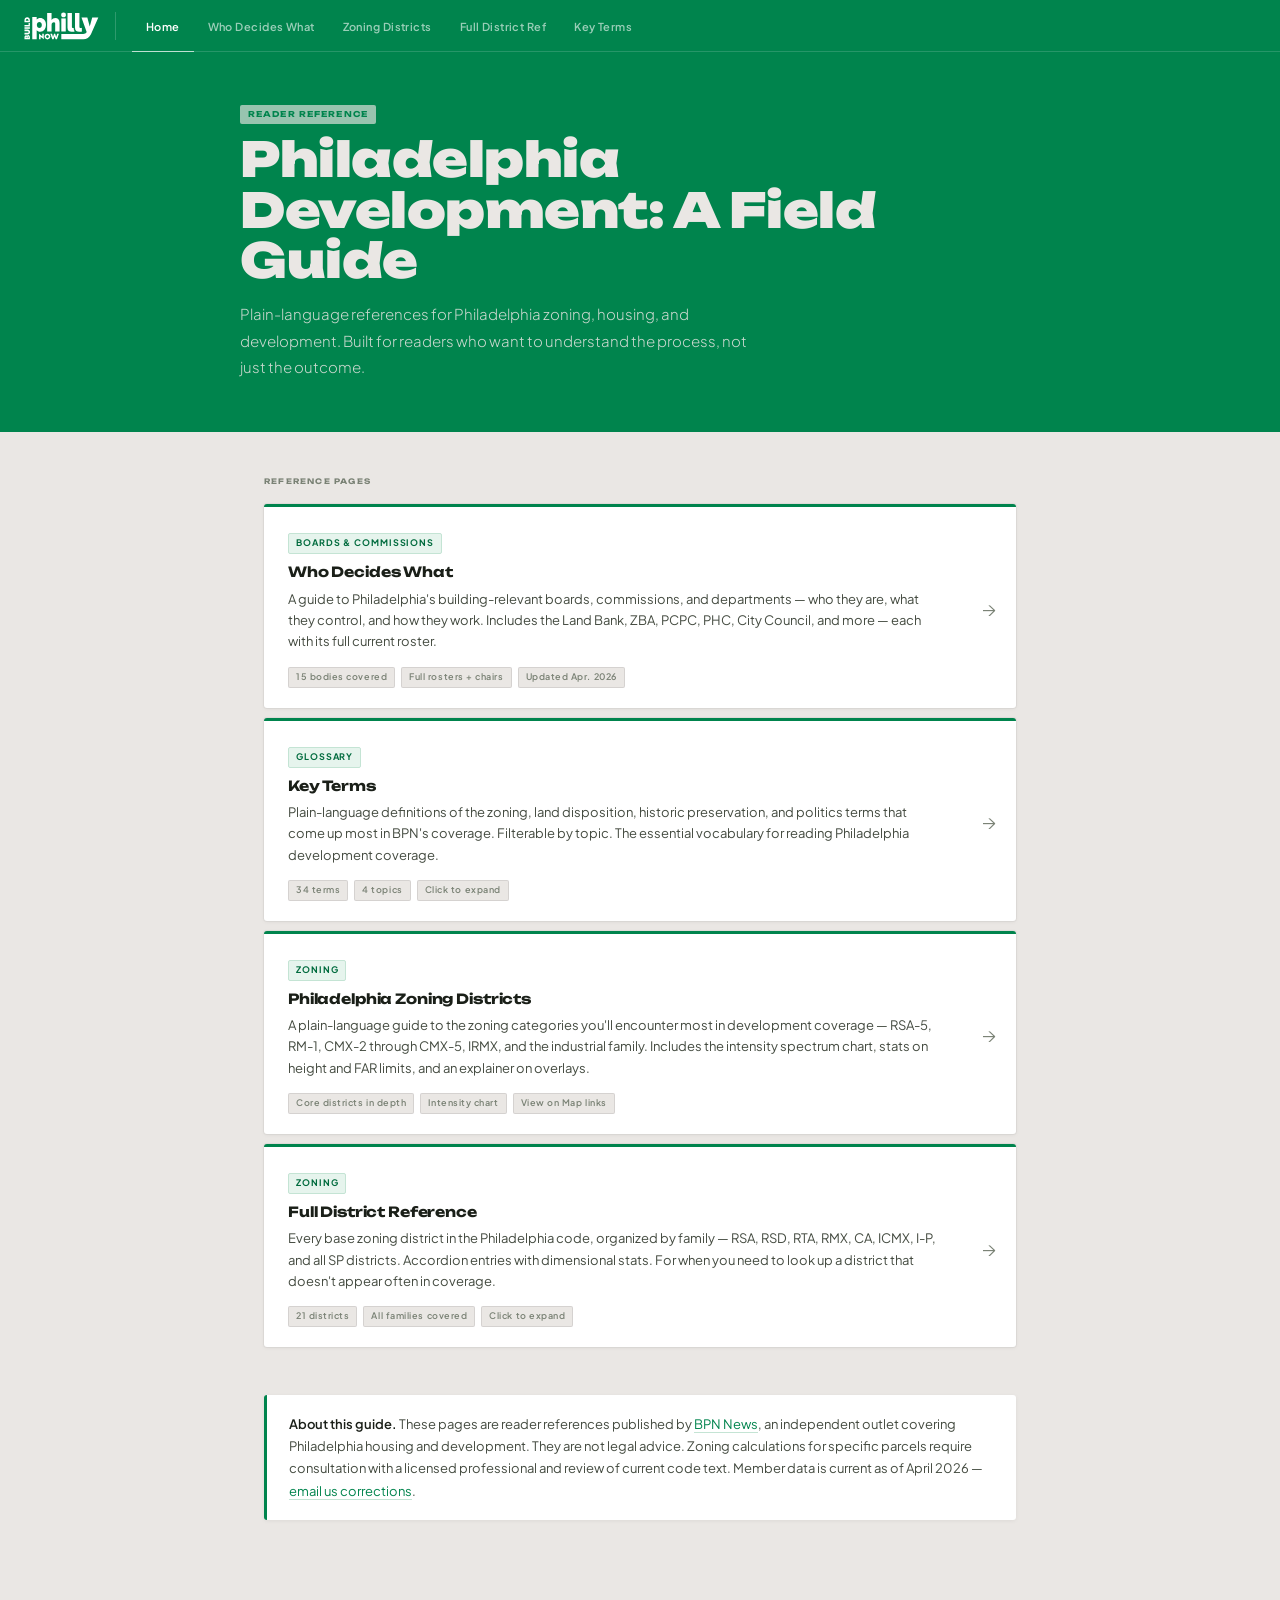
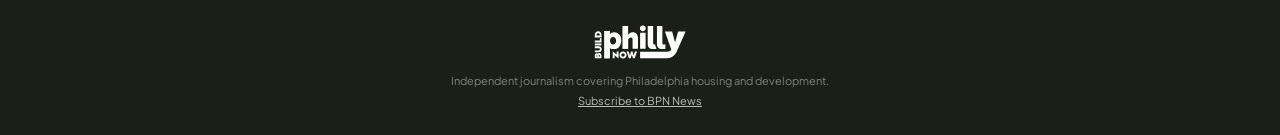
==== index.html @ c7268ad5 "Initial commit — BPN Zoning Guide static site Five HTML pages + shared stylesheet: - index.html (lan" ====
<!DOCTYPE html>
<html lang="en">
<head>
<meta charset="UTF-8">
<meta name="viewport" content="width=device-width, initial-scale=1.0">
<title>BPN: Philly Development Field Guide</title>
<link rel="preconnect" href="https://fonts.googleapis.com">
<link rel="preconnect" href="https://fonts.gstatic.com" crossorigin>
<link href="https://fonts.googleapis.com/css2?family=Unbounded:wght@600;700;900&family=Plus+Jakarta+Sans:ital,wght@0,300;0,400;0,500;0,600;1,300;1,400&display=swap" rel="stylesheet">
<style>

  :root {
    --bpn-green:       #00844D;
    --bpn-green-dark:  #006b3e;
    --bpn-green-light: #e6f4ed;
    --bpn-green-mid:   #c4e4d4;
    --bpn-cream:       #EAE7E4;
    --bpn-white:       #FFFFFF;
    --ink:             #1a1f18;
    --ink-mid:         #444b40;
    --ink-dim:         #7a8275;
    --border:          rgba(0,0,0,0.08);

    /* cluster colors */
    --c-disposition: #00844D;
    --c-planning:    #1a6fa3;
    --c-historic:    #7c5232;
    --c-building:    #b84040;
    --c-taxes:       #5c5c8a;
    --c-design:      #b85c00;
    --c-admin:       #2e7a5a;
    --c-political:   #2c3e50;
  }

  *, *::before, *::after { box-sizing: border-box; margin: 0; padding: 0; }
  html { scroll-behavior: smooth; }

  body {
    font-family: 'Plus Jakarta Sans', sans-serif;
    background: var(--bpn-cream);
    color: var(--ink);
    font-weight: 400;
    line-height: 1.6;
  }

  /* ── HEADER ── */
  header {
    background: var(--bpn-green);
    padding: 56px 24px 60px;
  }

  .header-inner {
    max-width: 860px;
    margin: 0 auto;
  }

  .header-flag {
    display: flex;
    align-items: center;
    gap: 10px;
    margin-bottom: 20px;
  }

  .header-flag-wordmark {
    font-family: 'Unbounded', sans-serif;
    font-weight: 900;
    font-size: 7px;
    color: var(--bpn-cream);
    letter-spacing: .18em;
    text-transform: uppercase;
    line-height: 1.3;
    text-decoration: none;
  }

  .header-flag-sep {
    width: 1px;
    height: 18px;
    background: rgba(255,255,255,0.25);
  }

  .header-flag-label {
    font-family: 'Plus Jakarta Sans', sans-serif;
    font-weight: 600;
    font-size: 9px;
    color: var(--bpn-cream);
    letter-spacing: .15em;
    text-transform: uppercase;
    opacity: .65;
  }

  .header-eyebrow {
    font-family: 'Unbounded', sans-serif;
    font-weight: 700;
    font-size: 10px;
    color: var(--bpn-cream);
    letter-spacing: .14em;
    text-transform: uppercase;
    opacity: .65;
    margin-bottom: 10px;
    background: var(--bpn-cream);
    color: var(--bpn-green);
    display: inline-block;
    padding: 3px 8px;
    border-radius: 2px;
    font-size: 8px;
  }

  .header-title {
    font-family: 'Unbounded', sans-serif;
    font-weight: 900;
    font-size: clamp(28px, 5vw, 52px);
    color: var(--bpn-cream);
    line-height: 1.05;
    letter-spacing: -.01em;
    margin-bottom: 18px;
  }

  .header-desc {
    color: var(--bpn-cream);
    font-size: 15px;
    font-weight: 300;
    line-height: 1.75;
    max-width: 620px;
    opacity: .88;
  }

  .header-meta {
    margin-top: 22px;
    font-size: 11px;
    font-weight: 600;
    color: var(--bpn-cream);
    opacity: .55;
    display: flex;
    gap: 18px;
    flex-wrap: wrap;
    align-items: center;
  }

  .header-meta a {
    color: inherit;
    text-decoration: underline;
    text-underline-offset: 3px;
  }

  /* ── FILTER BAR ── */
  .filter-wrap {
    position: sticky;
    top: 0;
    z-index: 100;
    background: var(--bpn-white);
    border-bottom: 1px solid rgba(0,0,0,0.08);
  }

  .filter-bar {
    max-width: 860px;
    margin: 0 auto;
    padding: 0 24px;
    display: flex;
    overflow-x: auto;
    scrollbar-width: none;
    gap: 0;
  }

  .filter-bar::-webkit-scrollbar { display: none; }

  .filter-btn {
    background: none;
    border: none;
    border-bottom: 2px solid transparent;
    padding: 12px 13px;
    font-family: 'Plus Jakarta Sans', sans-serif;
    font-size: 11px;
    font-weight: 600;
    letter-spacing: .03em;
    color: var(--ink-dim);
    cursor: pointer;
    white-space: nowrap;
    transition: all .15s;
    position: relative;
    top: 1px;
  }

  .filter-btn:hover { color: var(--ink); }

  .filter-btn.active {
    color: var(--bpn-green);
    border-bottom-color: var(--bpn-green);
  }

  /* ── MAIN ── */
  main {
    max-width: 860px;
    margin: 0 auto;
    padding: 32px 24px 80px;
  }

  /* ── INFO BOX ── */
  .info-box {
    background: var(--bpn-white);
    border-radius: 3px;
    border-left: 3px solid var(--bpn-green);
    padding: 14px 18px;
    margin-bottom: 32px;
    font-size: 12px;
    color: var(--ink-mid);
    line-height: 1.7;
    box-shadow: 0 1px 4px rgba(0,0,0,0.06);
  }

  .info-box strong { color: var(--ink); }

  .info-box a { color: var(--bpn-green); text-decoration: none; border-bottom: 1px solid var(--bpn-green-mid); }

  /* ── CLUSTER SECTION ── */
  .cluster-section { margin-bottom: 36px; }
  .cluster-section.hidden { display: none; }

  .cluster-header {
    display: flex;
    align-items: center;
    gap: 10px;
    margin-bottom: 12px;
    padding-bottom: 8px;
    border-bottom: 1px solid rgba(0,0,0,0.1);
  }

  .cluster-dot {
    width: 8px;
    height: 8px;
    border-radius: 50%;
    flex-shrink: 0;
  }

  .cluster-label {
    font-family: 'Unbounded', sans-serif;
    font-weight: 700;
    font-size: 8.5px;
    letter-spacing: .14em;
    text-transform: uppercase;
    color: var(--ink-dim);
  }

  /* ── CARDS GRID ── */
  .cards-grid {
    display: grid;
    grid-template-columns: repeat(auto-fill, minmax(340px, 1fr));
    gap: 10px;
  }

  /* ── CARD ── */
  .card {
    background: var(--bpn-white);
    border-radius: 3px;
    border-top: 3px solid transparent;
    padding: 0;
    box-shadow: 0 1px 4px rgba(0,0,0,0.06), 0 0 0 1px rgba(0,0,0,0.04);
    transition: box-shadow .2s ease, transform .2s ease;
    overflow: hidden;
  }

  .card:hover {
    box-shadow: 0 4px 14px rgba(0,0,0,0.10), 0 0 0 1px rgba(0,0,0,0.04);
  }

  .card-header {
    padding: 16px 20px 14px;
    cursor: pointer;
    user-select: none;
    position: relative;
  }

  .event-tag {
    display: inline-block;
    padding: 3px 8px;
    border-radius: 2px;
    font-family: 'Plus Jakarta Sans', sans-serif;
    font-size: 9px;
    font-weight: 700;
    letter-spacing: .1em;
    text-transform: uppercase;
    margin-bottom: 8px;
    color: var(--bpn-white);
  }

  .card-name {
    font-family: 'Unbounded', sans-serif;
    font-weight: 700;
    font-size: 13px;
    line-height: 1.3;
    color: var(--ink);
    padding-right: 28px;
    margin-bottom: 6px;
  }

  .card-tagline {
    font-size: 12px;
    color: var(--ink-mid);
    line-height: 1.6;
    font-weight: 400;
  }

  .toggle-icon {
    position: absolute;
    top: 18px;
    right: 16px;
    width: 22px;
    height: 22px;
    border-radius: 50%;
    background: var(--bpn-cream);
    display: flex;
    align-items: center;
    justify-content: center;
    transition: background .15s;
  }

  .toggle-icon svg {
    width: 12px;
    height: 12px;
    stroke: var(--ink-dim);
    transition: transform .22s;
  }

  .card.open .toggle-icon svg { transform: rotate(180deg); }
  .card.open .toggle-icon { background: var(--bpn-green-light); }

  /* ── CARD BODY ── */
  .card-body {
    display: none;
    border-top: 1px solid rgba(0,0,0,0.06);
    padding: 16px 20px;
    background: #f9f8f6;
  }

  .card.open .card-body { display: block; }

  .field { margin-bottom: 12px; }
  .field:last-child { margin-bottom: 0; }

  .field-label {
    font-size: 9px;
    font-weight: 700;
    letter-spacing: .12em;
    text-transform: uppercase;
    color: var(--ink-dim);
    margin-bottom: 4px;
  }

  .field-value {
    font-size: 12px;
    color: var(--ink);
    line-height: 1.65;
  }

  .field-value a {
    color: var(--bpn-green);
    text-decoration: none;
    border-bottom: 1px solid var(--bpn-green-mid);
  }

  .field-value a:hover { border-bottom-color: var(--bpn-green); }

  .divider {
    border: none;
    border-top: 1px solid rgba(0,0,0,0.06);
    margin: 12px 0;
  }

  /* ── MEMBER LABELS ── */
  .member-list {
    display: flex;
    flex-wrap: wrap;
    gap: 5px;
    margin-top: 4px;
  }

  .pill {
    background: var(--bpn-cream);
    border: 1px solid rgba(0,0,0,0.1);
    border-radius: 20px;
    padding: 3px 10px;
    font-size: 11px;
    font-weight: 500;
    color: var(--ink);
    line-height: 1.5;
  }

  .pill.chair {
    background: var(--bpn-green-light);
    border-color: var(--bpn-green-mid);
    color: var(--bpn-green-dark);
    font-weight: 600;
  }

  .pill.exofficio {
    background: #f2f2f0;
    border-style: dashed;
    color: var(--ink-mid);
    font-style: italic;
  }

  .pill.vacant {
    background: #fff8e6;
    border-color: #d4a820;
    color: #7a5c00;
  }

  /* ── TYPE BADGES ── */
  .type-badge {
    display: inline-block;
    padding: 2px 7px;
    border-radius: 2px;
    font-size: 9.5px;
    font-weight: 600;
    letter-spacing: .04em;
  }

  .t-quasi       { background: rgba(26,111,163,0.1);  color: #1a6fa3; }
  .t-advisory    { background: rgba(184,92,0,0.1);    color: #b85c00; }
  .t-admin       { background: rgba(0,0,0,0.06);      color: var(--ink-mid); }
  .t-legislative { background: rgba(92,92,138,0.1);   color: #5c5c8a; }
  .t-informal    { background: rgba(184,64,64,0.1);   color: #b84040; }

  /* ── DISCRETION BAR ── */
  .disc-wrap {
    display: flex;
    align-items: center;
    gap: 10px;
    margin-top: 4px;
  }

  .disc-bar {
    flex: 1;
    height: 4px;
    background: rgba(0,0,0,0.08);
    border-radius: 2px;
    overflow: hidden;
  }

  .disc-fill {
    height: 100%;
    border-radius: 2px;
    background: var(--bpn-green);
  }

  .disc-label {
    font-size: 10px;
    font-weight: 600;
    color: var(--ink-dim);
    white-space: nowrap;
    min-width: 56px;
  }

  /* ── COVERAGE ── */
  .coverage {
    display: inline-flex;
    align-items: center;
    gap: 5px;
    font-size: 10px;
    font-weight: 600;
    padding: 3px 8px;
    border-radius: 20px;
    margin-top: 3px;
    letter-spacing: .02em;
  }

  .coverage.yes { background: var(--bpn-green-light); color: var(--bpn-green-dark); }
  .coverage.no  { background: rgba(0,0,0,0.05); color: var(--ink-dim); }
  .cov-dot { width: 5px; height: 5px; border-radius: 50%; background: currentColor; }

  /* ── GLOSSARY CTA (glossary lives on its own page) ── */
  .glossary-cta {
    margin-top: 48px;
    padding-top: 32px;
    border-top: 2px solid rgba(0,0,0,0.1);
  }
  .glossary-cta-link {
    display: block;
    padding: 24px 28px;
    background: var(--bpn-green-light);
    border: 1px solid var(--bpn-green-mid);
    border-radius: 8px;
    text-decoration: none;
    color: var(--ink);
    transition: background 0.15s, transform 0.15s;
  }
  .glossary-cta-link:hover {
    background: var(--bpn-green-mid);
    transform: translateY(-1px);
  }
  .glossary-cta-label {
    font-family: 'Unbounded', sans-serif;
    font-weight: 900;
    font-size: 18px;
    color: var(--bpn-green-dark);
    margin-bottom: 6px;
  }
  .glossary-cta-body {
    font-size: 14px;
    line-height: 1.55;
    color: var(--ink-mid);
  }
  .glossary-cta-body strong {
    color: var(--bpn-green-dark);
    font-weight: 600;
  }

  /* ── GLOSSARY ── */
  .glossary-wrap {
    margin-top: 48px;
    padding-top: 32px;
    border-top: 2px solid rgba(0,0,0,0.1);
  }

  .glossary-title {
    font-family: 'Unbounded', sans-serif;
    font-weight: 900;
    font-size: 20px;
    color: var(--ink);
    margin-bottom: 6px;
  }

  .glossary-sub {
    font-size: 13px;
    color: var(--ink-mid);
    margin-bottom: 20px;
    line-height: 1.65;
  }

  .glossary-grid {
    display: grid;
    grid-template-columns: repeat(auto-fill, minmax(260px, 1fr));
    gap: 8px;
  }

  .g-term {
    background: var(--bpn-white);
    border-radius: 3px;
    box-shadow: 0 1px 4px rgba(0,0,0,0.06), 0 0 0 1px rgba(0,0,0,0.04);
    padding: 12px 14px;
    cursor: pointer;
    transition: box-shadow .15s;
  }

  .g-term:hover { box-shadow: 0 3px 10px rgba(0,0,0,0.09); }

  .g-header {
    font-family: 'Unbounded', sans-serif;
    font-weight: 700;
    font-size: 10px;
    color: var(--bpn-green-dark);
    display: flex;
    justify-content: space-between;
    align-items: center;
    letter-spacing: .04em;
  }

  .g-header svg {
    width: 11px;
    height: 11px;
    stroke: var(--ink-dim);
    flex-shrink: 0;
    transition: transform .2s;
  }

  .g-term.open .g-header svg { transform: rotate(180deg); }

  .g-body {
    display: none;
    font-size: 11.5px;
    color: var(--ink-mid);
    line-height: 1.65;
    margin-top: 7px;
  }

  .g-term.open .g-body { display: block; }

  /* ── FOOTER ── */
  footer {
    background: var(--ink);
    color: rgba(255,255,255,.45);
    padding: 28px 24px;
    font-size: 11px;
    text-align: center;
    line-height: 1.8;
  }

  footer a { color: rgba(255,255,255,.7); }

  .footer-brand {
    font-family: 'Unbounded', sans-serif;
    font-weight: 900;
    font-size: 11px;
    color: var(--bpn-white);
    display: block;
    margin-bottom: 4px;
    letter-spacing: .05em;
  }

  .g-term.hidden { display: none; }

  .filter-sep {
    width: 1px;
    background: rgba(0,0,0,0.08);
    margin: 8px 4px;
    flex-shrink: 0;
  }

  .filter-link {
    color: var(--ink-dim);
    text-decoration: none;
    font-style: italic;
  }

  .filter-link:hover { color: var(--bpn-green); }

  .glossary-subhead {
    grid-column: 1 / -1;
    font-family: 'Unbounded', sans-serif;
    font-weight: 700;
    font-size: 8px;
    letter-spacing: .16em;
    text-transform: uppercase;
    color: var(--ink-dim);
    padding: 6px 0 4px;
    border-bottom: 1px solid rgba(0,0,0,0.1);
    margin-top: 10px;
  }

  .glossary-subhead:first-child { margin-top: 0; }
  .glossary-subhead.hidden { display: none; }

  @media (max-width: 600px) {
    header { padding: 36px 16px 40px; }
    main { padding: 20px 16px 60px; }
    .filter-bar { padding: 0 16px; }
    .cards-grid, .glossary-grid { grid-template-columns: 1fr; }
  }


@import url('https://fonts.googleapis.com/css2?family=Unbounded:wght@600;700;900&family=Plus+Jakarta+Sans:ital,wght@0,300;0,400;0,500;0,600;1,300;1,400&display=swap');

  :root {
    --bpn-green:       #00844D;
    --bpn-green-dark:  #006b3e;
    --bpn-green-light: #e6f4ed;
    --bpn-green-mid:   #c4e4d4;
    --bpn-cream:       #EAE7E4;
    --bpn-white:       #FFFFFF;
    --ink:             #1a1f18;
    --ink-mid:         #444b40;
    --ink-dim:         #7a8275;
    --border:          rgba(0,0,0,0.08);

    --res-color: #2d6a4f;
    --res-bg:    #eaf4ef;
    --res-border:#a8d4bc;
    --com-color: #1a6fa3;
    --com-bg:    #e8eef6;
    --com-border:#a8bade;
    --ind-color: #5a3e28;
    --ind-bg:    #f2ece4;
    --ind-border:#c8a882;
    --sp-color:  #4a2570;
    --sp-bg:     #f0eaf6;
    --sp-border: #c8a8de;
    --gold:      #b08d3a;
    --amber:     #7a5200;
  }

  *, *::before, *::after { box-sizing: border-box; margin: 0; padding: 0; }
  html { scroll-behavior: smooth; }

  body {
    font-family: 'Plus Jakarta Sans', sans-serif;
    background: var(--bpn-cream);
    color: var(--ink);
    font-size: 14px;
    line-height: 1.65;
  }

  /* ── HEADER ── */
  header {
    background: var(--bpn-green);
    color: var(--bpn-white);
  }

  .header-top {
    display: flex;
    align-items: center;
    gap: 12px;
    padding: 13px 24px;
    border-bottom: 1px solid rgba(255,255,255,0.15);
    max-width: 980px;
    margin: 0 auto;
  }

  .bpn-wordmark {
    font-family: 'Unbounded', sans-serif;
    font-weight: 900;
    font-size: 7px;
    color: var(--bpn-cream);
    letter-spacing: .18em;
    text-transform: uppercase;
    text-decoration: none;
    line-height: 1.3;
  }

  .header-sep {
    width: 1px;
    height: 16px;
    background: rgba(255,255,255,0.22);
    flex-shrink: 0;
  }

  .header-section-label {
    font-size: 9px;
    font-weight: 600;
    letter-spacing: .12em;
    text-transform: uppercase;
    color: rgba(255,255,255,0.55);
  }

  .header-body {
    max-width: 980px;
    margin: 0 auto;
    padding: 28px 24px 26px;
  }

  .header-eyebrow {
    display: inline-block;
    font-family: 'Unbounded', sans-serif;
    font-weight: 700;
    font-size: 8px;
    letter-spacing: .14em;
    text-transform: uppercase;
    background: var(--bpn-cream);
    color: var(--bpn-green);
    padding: 3px 8px;
    border-radius: 2px;
    margin-bottom: 10px;
  }

  .page-title {
    font-family: 'Unbounded', sans-serif;
    font-weight: 900;
    font-size: clamp(22px, 4vw, 40px);
    color: var(--bpn-cream);
    line-height: 1.08;
    letter-spacing: -.01em;
    margin-bottom: 10px;
  }

  .page-subtitle {
    font-size: 14px;
    font-weight: 300;
    color: var(--bpn-cream);
    opacity: .85;
    margin-bottom: 0;
    max-width: 560px;
    line-height: 1.6;
  }

  .meta-bar {
    display: flex;
    align-items: center;
    flex-wrap: wrap;
    gap: 8px 14px;
    margin-top: 18px;
    padding-top: 14px;
    border-top: 1px solid rgba(255,255,255,0.18);
    font-size: 10px;
    font-weight: 600;
    letter-spacing: .04em;
    color: rgba(255,255,255,0.5);
  }

  .meta-bar a {
    color: rgba(255,255,255,0.75);
    text-decoration: none;
    border-bottom: 1px solid rgba(255,255,255,0.25);
  }

  .meta-bar a:hover { color: var(--bpn-cream); border-bottom-color: rgba(255,255,255,0.6); }
  .meta-sep { opacity: 0.3; }

  /* ── SITE NAV BAR ── */
  .site-nav {
    position: sticky;
    top: 0;
    z-index: 100;
    background: var(--bpn-white);
    border-bottom: 1px solid rgba(0,0,0,0.08);
  }

  .site-nav-inner {
    max-width: 980px;
    margin: 0 auto;
    padding: 0 24px;
    display: flex;
    overflow-x: auto;
    scrollbar-width: none;
    gap: 0;
  }

  .site-nav-inner::-webkit-scrollbar { display: none; }

  .nav-link {
    display: block;
    padding: 11px 14px;
    font-size: 11px;
    font-weight: 600;
    letter-spacing: .03em;
    color: var(--ink-dim);
    text-decoration: none;
    white-space: nowrap;
    border-bottom: 2px solid transparent;
    position: relative;
    top: 1px;
    transition: color .15s;
  }

  .nav-link:hover { color: var(--ink); }
  .nav-link.active { color: var(--bpn-green); border-bottom-color: var(--bpn-green); }

  /* ── LAYOUT ── */
  .container {
    max-width: 980px;
    margin: 0 auto;
    padding: 0 24px 80px;
  }

  /* ── INTRO ── */
  .intro-section {
    display: grid;
    grid-template-columns: 1fr 260px;
    gap: 32px;
    margin: 36px 0;
    padding-bottom: 32px;
    border-bottom: 1px solid var(--border);
  }

  .intro-text p {
    font-size: 13.5px;
    font-weight: 400;
    color: var(--ink-mid);
    margin-bottom: 12px;
    line-height: 1.7;
  }

  .intro-text strong { font-weight: 600; color: var(--ink); }
  .intro-text em { font-style: italic; }
  .intro-text a { color: var(--bpn-green); text-decoration: none; border-bottom: 1px solid var(--bpn-green-mid); }

  .system-box {
    background: var(--ink);
    color: #f0ebe0;
    padding: 20px;
    border-radius: 3px;
    align-self: start;
  }

  .system-box h3 {
    font-family: 'Unbounded', sans-serif;
    font-size: 7px;
    letter-spacing: .16em;
    text-transform: uppercase;
    color: #a09880;
    margin-bottom: 14px;
    font-weight: 700;
  }

  .system-item {
    display: flex;
    align-items: baseline;
    gap: 10px;
    margin-bottom: 9px;
    font-size: 12px;
    line-height: 1.4;
  }

  .system-code {
    font-family: 'Plus Jakarta Sans', sans-serif;
    font-size: 11px;
    font-weight: 700;
    color: #e8c97a;
    white-space: nowrap;
    min-width: 52px;
  }

  .system-desc { color: #c8c0b0; font-weight: 300; }

  /* ── SECTION HEADERS ── */
  .section-header {
    display: flex;
    align-items: center;
    gap: 14px;
    margin: 44px 0 18px;
  }

  .section-label {
    font-family: 'Unbounded', sans-serif;
    font-size: 7px;
    letter-spacing: .16em;
    text-transform: uppercase;
    padding: 4px 9px;
    font-weight: 700;
    border-radius: 2px;
    white-space: nowrap;
  }

  .section-label.res { background: var(--res-bg); color: var(--res-color); }
  .section-label.com { background: var(--com-bg); color: var(--com-color); }
  .section-label.ind { background: var(--ind-bg); color: var(--ind-color); }

  .section-rule { flex: 1; height: 1px; background: rgba(0,0,0,0.1); }

  .section-title {
    font-family: 'Unbounded', sans-serif;
    font-weight: 700;
    font-size: 17px;
    margin-bottom: 5px;
    letter-spacing: -.01em;
  }

  .section-intro {
    font-size: 13px;
    font-weight: 400;
    color: var(--ink-mid);
    margin-bottom: 20px;
    max-width: 680px;
    line-height: 1.7;
    font-style: italic;
  }

  /* ── DISTRICT CARDS (main guide) ── */
  .district-grid {
    display: grid;
    grid-template-columns: 1fr 1fr;
    gap: 8px;
    margin-bottom: 8px;
  }

  .district-grid.single { grid-template-columns: 1fr; }
  .district-grid.triple { grid-template-columns: 1fr 1fr 1fr; }

  .district-card {
    background: var(--bpn-white);
    border-radius: 3px;
    border-top: 3px solid transparent;
    padding: 20px 22px 18px;
    box-shadow: 0 1px 4px rgba(0,0,0,0.06), 0 0 0 1px rgba(0,0,0,0.04);
    position: relative;
    scroll-margin-top: 60px;
  }

  .district-card.res-card { border-top-color: var(--res-color); }
  .district-card.com-card { border-top-color: var(--com-color); }
  .district-card.ind-card { border-top-color: var(--ind-color); }

  .district-card-top {
    display: flex;
    justify-content: space-between;
    align-items: flex-start;
    margin-bottom: 10px;
    gap: 10px;
  }

  .district-name-wrap {
    display: flex;
    align-items: center;
    gap: 8px;
  }

  .district-name {
    font-family: 'Unbounded', sans-serif;
    font-size: 18px;
    font-weight: 700;
    letter-spacing: -.01em;
  }

  .district-name.res { color: var(--res-color); }
  .district-name.com { color: var(--com-color); }
  .district-name.ind { color: var(--ind-color); }

  .anchor-link {
    color: var(--ink-dim);
    text-decoration: none;
    font-size: 13px;
    opacity: 0.4;
    transition: opacity .15s;
    line-height: 1;
    margin-top: 2px;
  }

  .anchor-link:hover { opacity: 1; }

  .district-tag {
    font-size: 9px;
    font-weight: 600;
    letter-spacing: .08em;
    text-transform: uppercase;
    color: var(--ink-dim);
    border: 1px solid rgba(0,0,0,0.1);
    padding: 2px 6px;
    border-radius: 2px;
    white-space: nowrap;
  }

  .district-headline {
    font-family: 'Unbounded', sans-serif;
    font-size: 11px;
    font-weight: 700;
    margin-bottom: 9px;
    line-height: 1.4;
    color: var(--ink);
    letter-spacing: -.01em;
  }

  .district-desc {
    font-size: 12.5px;
    font-weight: 400;
    color: var(--ink-mid);
    line-height: 1.7;
    margin-bottom: 12px;
  }

  .district-desc em { font-style: italic; }
  .district-desc strong { font-weight: 600; color: var(--ink); }

  /* ── STATS ROW ── */
  .stats-row {
    display: flex;
    gap: 14px;
    flex-wrap: wrap;
    padding-top: 10px;
    border-top: 1px solid rgba(0,0,0,0.07);
    margin-top: 4px;
  }

  .stat { display: flex; flex-direction: column; gap: 1px; }

  .stat-label {
    font-size: 8px;
    font-weight: 700;
    letter-spacing: .1em;
    text-transform: uppercase;
    color: var(--ink-dim);
  }

  .stat-value {
    font-size: 12px;
    font-weight: 600;
    color: var(--ink);
    font-variant-numeric: tabular-nums;
  }

  /* ── MAP BUTTON ── */
  .card-actions {
    display: flex;
    align-items: center;
    gap: 8px;
    margin-top: 12px;
    padding-top: 10px;
    border-top: 1px solid rgba(0,0,0,0.06);
    flex-wrap: wrap;
  }

  .map-btn {
    display: inline-flex;
    align-items: center;
    gap: 5px;
    font-size: 10px;
    font-weight: 700;
    letter-spacing: .06em;
    text-transform: uppercase;
    color: var(--bpn-green-dark);
    background: var(--bpn-green-light);
    border: 1px solid var(--bpn-green-mid);
    border-radius: 2px;
    padding: 4px 10px;
    text-decoration: none;
    transition: background .15s;
  }

  .map-btn:hover { background: var(--bpn-green-mid); }
  .map-btn svg { width: 10px; height: 10px; stroke: currentColor; flex-shrink: 0; }

  /* ── CALLOUT / NOTE ── */
  .callout {
    border-left: 3px solid var(--gold);
    padding: 13px 16px;
    background: #fdf9f0;
    margin: 20px 0;
    font-size: 12.5px;
    color: var(--ink-mid);
    line-height: 1.65;
    border-radius: 0 3px 3px 0;
  }

  .callout strong { font-weight: 600; color: var(--amber); }

  /* ── OVERLAY ALERT ── */
  .overlay-alert {
    background: var(--ink);
    color: #f0ebe0;
    padding: 24px 28px;
    margin: 44px 0 0;
    border-radius: 3px;
    display: grid;
    grid-template-columns: 24px 1fr;
    gap: 14px;
    align-items: start;
  }

  .overlay-alert-icon { font-size: 18px; margin-top: 2px; }

  .overlay-alert h3 {
    font-family: 'Unbounded', sans-serif;
    font-size: 13px;
    font-weight: 700;
    margin-bottom: 8px;
    color: #e8c97a;
    letter-spacing: -.01em;
  }

  .overlay-alert p {
    font-size: 12.5px;
    font-weight: 300;
    color: #c8c0b0;
    line-height: 1.65;
  }

  .overlay-alert strong { color: #f0ebe0; font-weight: 600; }

  /* ── INTENSITY LADDER ── */
  .ladder-scroll {
    overflow-x: auto;
    -webkit-overflow-scrolling: touch;
    margin: 12px 0 4px;
    mask-image: linear-gradient(to right, black 85%, transparent 100%);
    -webkit-mask-image: linear-gradient(to right, black 85%, transparent 100%);
  }

  .ladder-scroll.no-fade {
    mask-image: none;
    -webkit-mask-image: none;
  }

  .ladder {
    display: flex;
    gap: 5px;
    align-items: flex-end;
    padding-bottom: 4px;
    min-width: 620px;
  }

  .rung {
    display: flex;
    flex-direction: column;
    align-items: center;
    gap: 5px;
    width: 50px;
    flex-shrink: 0;
  }

  .rung-bar { width: 100%; border-radius: 2px 2px 0 0; }

  .rung-label {
    font-size: 8px;
    font-weight: 600;
    text-align: center;
    letter-spacing: .04em;
    line-height: 1.3;
    white-space: nowrap;
  }

  .rung-label.res { color: var(--res-color); }
  .rung-label.com { color: var(--com-color); }
  .rung-label.ind { color: var(--ind-color); }

  .ladder-scroll-hint {
    font-size: 9px;
    font-weight: 600;
    color: var(--ink-dim);
    letter-spacing: .08em;
    margin-bottom: 4px;
    display: none;
  }

  @media (max-width: 700px) { .ladder-scroll-hint { display: block; } }

  .ladder-caption {
    font-size: 11px;
    color: var(--ink-dim);
    font-style: italic;
    text-align: center;
    margin: 6px 0 18px;
  }

  /* ── USE TAGS ── */
  .use-tags { display: flex; flex-wrap: wrap; gap: 5px; margin-top: 8px; }

  .use-tag {
    font-size: 9px;
    font-weight: 600;
    padding: 2px 7px;
    border-radius: 2px;
    letter-spacing: .05em;
  }

  .use-tag.yes { background: var(--res-bg); color: var(--res-color); }
  .use-tag.no  { background: #f0f0f0; color: #999; }

  /* ── FAMILY BLOCK (other page) ── */
  .family { margin-bottom: 36px; }

  .family-header {
    display: flex;
    align-items: baseline;
    gap: 12px;
    margin-bottom: 12px;
    padding-bottom: 8px;
    border-bottom: 2px solid var(--ink);
  }

  .family-label {
    font-family: 'Unbounded', sans-serif;
    font-size: 7px;
    letter-spacing: .16em;
    text-transform: uppercase;
    padding: 3px 8px;
    font-weight: 700;
    flex-shrink: 0;
    border-radius: 2px;
  }

  .family-label.res { background: var(--res-bg); color: var(--res-color); }
  .family-label.com { background: var(--com-bg); color: var(--com-color); }
  .family-label.ind { background: var(--ind-bg); color: var(--ind-color); }

  .family-name {
    font-family: 'Unbounded', sans-serif;
    font-size: 15px;
    font-weight: 700;
    letter-spacing: -.01em;
  }

  .family-summary { margin-bottom: 14px; }

  .family-summary p {
    font-size: 13px;
    color: var(--ink-mid);
    line-height: 1.7;
    margin-bottom: 8px;
  }

  .family-summary strong { font-weight: 600; color: var(--ink); }

  .family-districts {
    display: flex;
    flex-wrap: wrap;
    gap: 6px;
    margin-bottom: 14px;
  }

  .family-district-chip {
    font-size: 11px;
    font-weight: 600;
    padding: 3px 9px;
    border-radius: 2px;
    letter-spacing: .04em;
  }

  .family-district-chip.res { background: var(--res-bg); color: var(--res-color); border: 1px solid var(--res-border); }
  .family-district-chip.com { background: var(--com-bg); color: var(--com-color); border: 1px solid var(--com-border); }
  .family-district-chip.ind { background: var(--ind-bg); color: var(--ind-color); border: 1px solid var(--ind-border); }

  /* ── ACCORDION (other page) ── */
  details {
    border: none;
    background: var(--bpn-white);
    margin-bottom: 4px;
    border-radius: 3px;
    box-shadow: 0 1px 4px rgba(0,0,0,0.06), 0 0 0 1px rgba(0,0,0,0.04);
    scroll-margin-top: 60px;
  }

  details[open] {
    box-shadow: 0 3px 12px rgba(0,0,0,0.09), 0 0 0 1px rgba(0,0,0,0.06);
  }

  summary {
    display: flex;
    align-items: center;
    gap: 12px;
    padding: 13px 16px;
    cursor: pointer;
    list-style: none;
    user-select: none;
    position: relative;
  }

  summary::-webkit-details-marker { display: none; }

  summary::after {
    content: '+';
    font-family: 'Plus Jakarta Sans', sans-serif;
    font-size: 17px;
    font-weight: 300;
    color: var(--ink-dim);
    margin-left: auto;
    transition: transform 0.15s ease;
    line-height: 1;
    flex-shrink: 0;
  }

  details[open] summary::after {
    content: '−';
    color: var(--ink);
  }

  .summary-code {
    font-size: 14px;
    font-weight: 700;
    font-family: 'Unbounded', sans-serif;
    min-width: 58px;
    flex-shrink: 0;
    letter-spacing: -.01em;
  }

  .summary-code.res { color: var(--res-color); }
  .summary-code.com { color: var(--com-color); }
  .summary-code.ind { color: var(--ind-color); }

  .summary-headline {
    font-size: 13px;
    font-weight: 600;
    line-height: 1.35;
    color: var(--ink);
  }

  .summary-tag {
    font-size: 9px;
    font-weight: 600;
    letter-spacing: .08em;
    text-transform: uppercase;
    color: var(--ink-dim);
    display: block;
    margin-top: 2px;
  }

  .detail-body {
    padding: 0 16px 18px;
    border-top: 1px solid rgba(0,0,0,0.06);
  }

  .detail-desc {
    font-size: 12.5px;
    color: var(--ink-mid);
    line-height: 1.7;
    margin-top: 14px;
    margin-bottom: 12px;
  }

  .detail-desc + .detail-desc { margin-top: -4px; }
  .detail-desc strong { font-weight: 600; color: var(--ink); }
  .detail-desc em { font-style: italic; }

  /* ── PAGE INTRO (other page) ── */
  .page-intro {
    margin: 28px 0 36px;
    padding: 16px 20px;
    border-left: 3px solid var(--gold);
    background: #fdf9f0;
    font-size: 13px;
    color: var(--ink-mid);
    line-height: 1.65;
    border-radius: 0 3px 3px 0;
  }

  .page-intro strong { font-weight: 600; color: var(--amber); }
  .page-intro a { color: var(--bpn-green); text-decoration: none; border-bottom: 1px solid var(--bpn-green-mid); }

  /* ── SOURCE BAR ── */
  .source-bar {
    margin-top: 44px;
    padding-top: 18px;
    border-top: 1px solid rgba(0,0,0,0.1);
    font-size: 11px;
    color: var(--ink-dim);
    line-height: 1.9;
  }

  .source-bar a { color: var(--bpn-green); text-decoration: none; border-bottom: 1px solid var(--bpn-green-mid); }
  .source-bar a:hover { border-bottom-color: var(--bpn-green); }

  /* ── FOOTER ── */
  footer {
    background: var(--ink);
    color: rgba(255,255,255,.45);
    padding: 24px;
    font-size: 11px;
    text-align: center;
    line-height: 1.8;
  }

  footer a { color: rgba(255,255,255,.7); }

  .footer-brand {
    font-family: 'Unbounded', sans-serif;
    font-weight: 900;
    font-size: 11px;
    color: var(--bpn-white);
    display: block;
    margin-bottom: 4px;
    letter-spacing: .05em;
  }

  /* ── RESPONSIVE ── */
  @media (max-width: 700px) {
    .intro-section { grid-template-columns: 1fr; }
    .system-box { display: none; }
    .district-grid,
    .district-grid.triple { grid-template-columns: 1fr; }
    .page-title { font-size: 24px; }
    .family-name { font-size: 13px; }
    .summary-headline { font-size: 12px; }
    .summary-code { min-width: 48px; font-size: 12px; }
  }



  /* ── PAGE SECTIONS ── */
  .page-section { display: none; }
  .page-section.active { display: block; }

  /* ── TOP BAR ── */
  .top-bar {
    position: sticky;
    top: 0;
    z-index: 200;
    background: var(--bpn-green);
    display: flex;
    align-items: center;
    gap: 0;
    padding: 0 24px;
    border-bottom: 1px solid rgba(255,255,255,0.15);
    height: 52px;
  }

  .top-bar-logo {
    display: flex;
    align-items: center;
    text-decoration: none;
    flex-shrink: 0;
    margin-right: 16px;
    padding-right: 16px;
    border-right: 1px solid rgba(255,255,255,0.18);
  }

  .top-bar-logo svg { height: 28px; width: auto; display: block; }

  .top-bar-nav {
    display: flex;
    overflow-x: auto;
    scrollbar-width: none;
    flex: 1;
  }

  .top-bar-nav::-webkit-scrollbar { display: none; }

  .top-nav-link {
    display: block;
    padding: 0 14px;
    height: 52px;
    line-height: 52px;
    font-size: 11px;
    font-weight: 600;
    letter-spacing: .04em;
    color: rgba(255,255,255,0.6);
    text-decoration: none;
    white-space: nowrap;
    border-bottom: 2px solid transparent;
    position: relative;
    top: 1px;
    cursor: pointer;
    transition: color .15s;
  }

  .top-nav-link:hover { color: rgba(255,255,255,0.88); }
  .top-nav-link.active { color: #fff; border-bottom-color: rgba(255,255,255,0.7); }

  /* Existing headers sit below top bar — remove their sticky/fixed position */
  .filter-wrap {
    position: sticky;
    top: 52px !important; /* account for top bar height */
    z-index: 100;
  }


  /* ── HOME PAGE STYLES ───────────────────────────────────────────────────── */
  #page-home main {
    flex: unset;
    max-width: 800px;
    margin: 0 auto;
    padding: 44px 24px 80px;
    width: 100%;
  }

  #page-home h1 {
    font-family: 'Unbounded', sans-serif;
    font-weight: 900;
    font-size: clamp(28px, 5vw, 48px);
    color: var(--bpn-cream);
    line-height: 1.05;
    letter-spacing: -.01em;
    margin-bottom: 16px;
  }

  #page-home .header-desc {
    font-size: 15px;
    font-weight: 300;
    color: var(--bpn-cream);
    opacity: .85;
    max-width: 520px;
    line-height: 1.75;
  }

  .guide-cards {
    display: flex;
    flex-direction: column;
    gap: 10px;
    margin-bottom: 48px;
  }

  .guide-card {
    display: flex;
    align-items: stretch;
    background: var(--bpn-white);
    border-radius: 3px;
    border-top: 3px solid var(--bpn-green);
    box-shadow: 0 1px 4px rgba(0,0,0,0.06), 0 0 0 1px rgba(0,0,0,0.04);
    text-decoration: none;
    color: var(--ink);
    transition: box-shadow .18s, transform .18s;
    overflow: hidden;
    cursor: pointer;
  }

  .guide-card:hover {
    box-shadow: 0 4px 16px rgba(0,0,0,0.10), 0 0 0 1px rgba(0,0,0,0.06);
    transform: translateY(-1px);
  }

  .guide-card-body {
    padding: 22px 24px 20px;
    flex: 1;
  }

  .guide-card-tag {
    font-size: 9px;
    font-weight: 700;
    letter-spacing: .1em;
    text-transform: uppercase;
    color: var(--bpn-green-dark);
    background: var(--bpn-green-light);
    border: 1px solid var(--bpn-green-mid);
    border-radius: 2px;
    padding: 2px 7px;
    display: inline-block;
    margin-bottom: 9px;
  }

  .guide-card-title {
    font-family: 'Unbounded', sans-serif;
    font-weight: 700;
    font-size: 14px;
    line-height: 1.3;
    margin-bottom: 7px;
    letter-spacing: -.01em;
    color: var(--ink);
  }

  .guide-card-desc {
    font-size: 13px;
    color: var(--ink-mid);
    line-height: 1.65;
    font-weight: 400;
    margin-bottom: 14px;
  }

  .guide-card-meta {
    display: flex;
    flex-wrap: wrap;
    gap: 6px;
  }

  .meta-chip {
    font-size: 9px;
    font-weight: 600;
    letter-spacing: .06em;
    color: var(--ink-dim);
    background: var(--bpn-cream);
    border: 1px solid rgba(0,0,0,0.09);
    border-radius: 2px;
    padding: 2px 7px;
  }

  .guide-card-arrow {
    display: flex;
    align-items: center;
    padding: 0 20px;
    color: var(--ink-dim);
    font-size: 20px;
    font-weight: 300;
    flex-shrink: 0;
    transition: color .15s, transform .15s;
  }

  .guide-card:hover .guide-card-arrow {
    color: var(--bpn-green);
    transform: translateX(3px);
  }

  #page-home .section-label {
    font-family: 'Unbounded', sans-serif;
    font-weight: 700;
    font-size: 7.5px;
    letter-spacing: .16em;
    text-transform: uppercase;
    color: var(--ink-dim);
    margin-bottom: 16px;
    /* reset any family-color inherited from zoning CSS */
    background: none;
    padding: 0;
  }

  .about-box {
    background: var(--bpn-white);
    border-radius: 3px;
    border-left: 3px solid var(--bpn-green);
    padding: 18px 22px;
    box-shadow: 0 1px 4px rgba(0,0,0,0.06);
    font-size: 13px;
    color: var(--ink-mid);
    line-height: 1.7;
  }

  .about-box strong { color: var(--ink); font-weight: 600; }
  .about-box a { color: var(--bpn-green); text-decoration: none; border-bottom: 1px solid var(--bpn-green-mid); }

  @media (max-width: 560px) {
    .guide-card-arrow { display: none; }
  }
  /* ── END HOME PAGE STYLES ───────────────────────────────────────────────── */

</style>
</head>
<body>

<!-- ── SHARED TOP BAR ──────────────────────────────────────── -->
<div class="top-bar">
  <a href="index.html" class="top-bar-logo" aria-label="Build Philly Now home">
    <svg xmlns="http://www.w3.org/2000/svg" viewBox="0 0 909.2 340.3" style="height:28px;width:auto;display:block;flex-shrink:0"><defs><style>.bl{fill:#fff}</style></defs><polygon class="bl" points="221.8 295.2 184 264.6 183 264.6 183 331.6 201.8 331.6 201.8 302 239.8 332.6 240.6 332.6 240.6 265.5 221.8 265.5 221.8 295.2"/><path class="bl" d="M285,264.1c-20.8,0-35.3,15.5-35.3,34.5s14.5,34.5,35.3,34.5,35.4-15.3,35.4-34.5-14.5-34.5-35.4-34.5ZM285,315.5c-9.6,0-16-8-16-16.9s6.3-16.9,16-16.9,16,8.2,16,16.9-6.2,16.9-16,16.9Z"/><polygon class="bl" points="391.3 305.3 391.2 305.3 379 265.5 364.9 265.5 352.8 305.3 352.7 305.3 341.4 265.5 319.9 265.5 343.3 331.6 359.9 331.6 371.9 296.5 384.1 331.6 400.7 331.6 424 265.5 402.5 265.5 391.3 305.3"/><path class="bl" d="M52,279.3c-7.8,0-13.3,5.6-14.8,10.9-1.7-4.3-5.6-8.5-12.4-8.5-13.4,0-19,12.3-19,27.3v22.5h66.2v-24c0-16.5-5.9-28.2-19.9-28.2ZM32.3,313.2h-11.3v-5.3c0-3.7,1.4-6.9,5.7-6.9s5.6,3.2,5.6,6.9v5.3ZM56.6,313.2h-12.2v-6.7c0-3.7,1.5-7.4,6.2-7.4s6.1,3.7,6.1,7.4v6.7Z"/><path class="bl" d="M46.9,213.3H5.7v19.3h39c7,0,10.9,3.4,10.9,10.5s-4,10.5-10.9,10.5H5.7v19.2h41.2c15.7,0,26.4-10.9,26.4-29.7s-10.7-29.8-26.4-29.8Z"/><rect class="bl" x="5.7" y="185.1" width="66.2" height="19.2"/><polygon class="bl" points="71.9 134.2 55.7 134.2 55.7 156.8 5.7 156.8 5.7 176.1 71.9 176.1 71.9 134.2"/><path class="bl" d="M71.9,102.6c0-23.7-14.1-38.1-33.1-38.1S5.7,78.8,5.7,102.6v23.2h66.2v-23.2ZM55.7,106.5H21.9v-3.7c0-12.8,8.2-19,16.9-19s16.9,6.2,16.9,19v3.7Z"/><path class="bl" d="M197.1,73.8c-17.8,0-34.4,7.8-43,18.8v-30.9h-53.5v270h53.5v-109.9c7.9,10.6,23.7,19.2,44.2,19.2,42.3,0,68.9-36.9,68.9-87.7s-31.9-79.4-70.1-79.4ZM186.5,194.4c-15.9,0-30.4-14.4-30.4-37s14.4-37,30.4-37,30.4,15.9,30.4,37-13.2,37-30.4,37Z"/><path class="bl" d="M380,73.8c-19.6,0-36,11.8-45.1,23.3V11.8h-53.5v224.9h53.8v-79.7c0-18,10.8-31,27.7-31s16.2,9,16.2,20.8v89.9h53.5v-102.2c0-40.9-20.5-60.8-52.6-60.8Z"/><rect class="bl" x="453.7" y="78" width="53.8" height="158.7"/><path class="bl" d="M480.8,63c17.4,0,28.6-10.8,28.6-28s-11.1-27.7-28.6-27.7-28.9,10.5-28.9,27.7,11.1,28,28.9,28Z"/><path class="bl" d="M579.4,240.9c15.9,0,28-2.7,32.8-4.8,1.3-.6,3.4-1.4,5.5-2.3-8.2-7.9-13.3-19.9-13.3-36.9v-2.3c-2.6.7-5.5,1.2-8.2,1.2-7.5,0-13.8-3.6-13.8-16.5V11.8h-53.5v179.5c0,36.4,23.2,49.6,50.5,49.6Z"/><path class="bl" d="M670.5,241c15.9,0,28-2.7,32.8-4.8v-44.2c-3.3,1.5-9.9,3.9-15.9,3.9s-13.8-3.6-13.8-16.5V11.8h-53.5v179.5c0,36.4,23.2,49.6,50.5,49.6Z"/><path class="bl" d="M829.3,66l-30.1,110.3-29.5-110.3h-71.1l63.1,177.7-1.4,3.3c-7,16-22.8,19.1-40.3,19.1h-266.4v65.6h266.4c40.6,0,77.4-24,93.8-61.2l89.6-204.5h-74.2Z"/></svg>
  </a>
  <nav class="top-bar-nav">
    <a class="top-nav-link active" href="index.html">Home</a>
    <a class="top-nav-link" href="who-decides-what.html">Who Decides What</a>
    <a class="top-nav-link" href="philly-zoning-districts.html">Zoning Districts</a>
    <a class="top-nav-link" href="philly-zoning-districts-other.html">Full District Ref</a>
    <a class="top-nav-link" href="glossary.html">Key Terms</a>
  </nav>
</div>

<!-- ── PAGE: HOME ─────────────────────────────────────────── -->
<section id="page-home" class="page-section active">
  <header style="background:var(--bpn-green);padding:48px 24px 52px;">
    <div style="max-width:800px;margin:0 auto;">
      <div class="header-inner">
    <div class="header-flag" style="display:none">
      <a href="https://buildphillynow.substack.com" style="display:flex;align-items:center;text-decoration:none;flex-shrink:0" aria-label="Build Philly Now"><svg xmlns="http://www.w3.org/2000/svg" viewBox="0 0 909.2 340.3" style="height:36px;width:auto;display:block;flex-shrink:0"><defs><style>.bl{fill:#fff}</style></defs><polygon class="bl" points="221.8 295.2 184 264.6 183 264.6 183 331.6 201.8 331.6 201.8 302 239.8 332.6 240.6 332.6 240.6 265.5 221.8 265.5 221.8 295.2"/><path class="bl" d="M285,264.1c-20.8,0-35.3,15.5-35.3,34.5s14.5,34.5,35.3,34.5,35.4-15.3,35.4-34.5-14.5-34.5-35.4-34.5ZM285,315.5c-9.6,0-16-8-16-16.9s6.3-16.9,16-16.9,16,8.2,16,16.9-6.2,16.9-16,16.9Z"/><polygon class="bl" points="391.3 305.3 391.2 305.3 379 265.5 364.9 265.5 352.8 305.3 352.7 305.3 341.4 265.5 319.9 265.5 343.3 331.6 359.9 331.6 371.9 296.5 384.1 331.6 400.7 331.6 424 265.5 402.5 265.5 391.3 305.3"/><path class="bl" d="M52,279.3c-7.8,0-13.3,5.6-14.8,10.9-1.7-4.3-5.6-8.5-12.4-8.5-13.4,0-19,12.3-19,27.3v22.5h66.2v-24c0-16.5-5.9-28.2-19.9-28.2ZM32.3,313.2h-11.3v-5.3c0-3.7,1.4-6.9,5.7-6.9s5.6,3.2,5.6,6.9v5.3ZM56.6,313.2h-12.2v-6.7c0-3.7,1.5-7.4,6.2-7.4s6.1,3.7,6.1,7.4v6.7Z"/><path class="bl" d="M46.9,213.3H5.7v19.3h39c7,0,10.9,3.4,10.9,10.5s-4,10.5-10.9,10.5H5.7v19.2h41.2c15.7,0,26.4-10.9,26.4-29.7s-10.7-29.8-26.4-29.8Z"/><rect class="bl" x="5.7" y="185.1" width="66.2" height="19.2"/><polygon class="bl" points="71.9 134.2 55.7 134.2 55.7 156.8 5.7 156.8 5.7 176.1 71.9 176.1 71.9 134.2"/><path class="bl" d="M71.9,102.6c0-23.7-14.1-38.1-33.1-38.1S5.7,78.8,5.7,102.6v23.2h66.2v-23.2ZM55.7,106.5H21.9v-3.7c0-12.8,8.2-19,16.9-19s16.9,6.2,16.9,19v3.7Z"/><path class="bl" d="M197.1,73.8c-17.8,0-34.4,7.8-43,18.8v-30.9h-53.5v270h53.5v-109.9c7.9,10.6,23.7,19.2,44.2,19.2,42.3,0,68.9-36.9,68.9-87.7s-31.9-79.4-70.1-79.4ZM186.5,194.4c-15.9,0-30.4-14.4-30.4-37s14.4-37,30.4-37,30.4,15.9,30.4,37-13.2,37-30.4,37Z"/><path class="bl" d="M380,73.8c-19.6,0-36,11.8-45.1,23.3V11.8h-53.5v224.9h53.8v-79.7c0-18,10.8-31,27.7-31s16.2,9,16.2,20.8v89.9h53.5v-102.2c0-40.9-20.5-60.8-52.6-60.8Z"/><rect class="bl" x="453.7" y="78" width="53.8" height="158.7"/><path class="bl" d="M480.8,63c17.4,0,28.6-10.8,28.6-28s-11.1-27.7-28.6-27.7-28.9,10.5-28.9,27.7,11.1,28,28.9,28Z"/><path class="bl" d="M579.4,240.9c15.9,0,28-2.7,32.8-4.8,1.3-.6,3.4-1.4,5.5-2.3-8.2-7.9-13.3-19.9-13.3-36.9v-2.3c-2.6.7-5.5,1.2-8.2,1.2-7.5,0-13.8-3.6-13.8-16.5V11.8h-53.5v179.5c0,36.4,23.2,49.6,50.5,49.6Z"/><path class="bl" d="M670.5,241c15.9,0,28-2.7,32.8-4.8v-44.2c-3.3,1.5-9.9,3.9-15.9,3.9s-13.8-3.6-13.8-16.5V11.8h-53.5v179.5c0,36.4,23.2,49.6,50.5,49.6Z"/><path class="bl" d="M829.3,66l-30.1,110.3-29.5-110.3h-71.1l63.1,177.7-1.4,3.3c-7,16-22.8,19.1-40.3,19.1h-266.4v65.6h266.4c40.6,0,77.4-24,93.8-61.2l89.6-204.5h-74.2Z"/></svg></a>
      <div class="flag-sep"></div>
      <span class="flag-label">News</span>
    </div>
    <div class="header-eyebrow">Reader Reference</div>
    <h1>Philadelphia Development: A Field Guide</h1>
    <p class="header-desc">Plain-language references for Philadelphia zoning, housing, and development. Built for readers who want to understand the process, not just the outcome.</p>
  </div>
    </div>
  </header>
  <main style="max-width:800px;margin:0 auto;padding:44px 24px 80px;">
    

  <p class="section-label">Reference Pages</p>

  <div class="guide-cards">

    <a href="who-decides-what.html" class="guide-card">
      <div class="guide-card-body">
        <span class="guide-card-tag">Boards &amp; Commissions</span>
        <div class="guide-card-title">Who Decides What</div>
        <p class="guide-card-desc">A guide to Philadelphia's building-relevant boards, commissions, and departments — who they are, what they control, and how they work. Includes the Land Bank, ZBA, PCPC, PHC, City Council, and more — each with its full current roster.</p>
        <div class="guide-card-meta">
          <span class="meta-chip">15 bodies covered</span>
          <span class="meta-chip">Full rosters + chairs</span>
          <span class="meta-chip">Updated Apr. 2026</span>
        </div>
      </div>
      <div class="guide-card-arrow">→</div>
    </a>

    <a href="glossary.html" class="guide-card">
      <div class="guide-card-body">
        <span class="guide-card-tag">Glossary</span>
        <div class="guide-card-title">Key Terms</div>
        <p class="guide-card-desc">Plain-language definitions of the zoning, land disposition, historic preservation, and politics terms that come up most in BPN's coverage. Filterable by topic. The essential vocabulary for reading Philadelphia development coverage.</p>
        <div class="guide-card-meta">
          <span class="meta-chip">34 terms</span>
          <span class="meta-chip">4 topics</span>
          <span class="meta-chip">Click to expand</span>
        </div>
      </div>
      <div class="guide-card-arrow">→</div>
    </a>

    <a href="philly-zoning-districts.html" class="guide-card">
      <div class="guide-card-body">
        <span class="guide-card-tag">Zoning</span>
        <div class="guide-card-title">Philadelphia Zoning Districts</div>
        <p class="guide-card-desc">A plain-language guide to the zoning categories you'll encounter most in development coverage — RSA-5, RM-1, CMX-2 through CMX-5, IRMX, and the industrial family. Includes the intensity spectrum chart, stats on height and FAR limits, and an explainer on overlays.</p>
        <div class="guide-card-meta">
          <span class="meta-chip">Core districts in depth</span>
          <span class="meta-chip">Intensity chart</span>
          <span class="meta-chip">View on Map links</span>
        </div>
      </div>
      <div class="guide-card-arrow">→</div>
    </a>

    <a href="philly-zoning-districts-other.html" class="guide-card">
      <div class="guide-card-body">
        <span class="guide-card-tag">Zoning</span>
        <div class="guide-card-title">Full District Reference</div>
        <p class="guide-card-desc">Every base zoning district in the Philadelphia code, organized by family — RSA, RSD, RTA, RMX, CA, ICMX, I-P, and all SP districts. Accordion entries with dimensional stats. For when you need to look up a district that doesn't appear often in coverage.</p>
        <div class="guide-card-meta">
          <span class="meta-chip">21 districts</span>
          <span class="meta-chip">All families covered</span>
          <span class="meta-chip">Click to expand</span>
        </div>
      </div>
      <div class="guide-card-arrow">→</div>
    </a>

  </div>

  <div class="about-box">
    <strong>About this guide.</strong> These pages are reader references published by <a href="https://buildphillynow.substack.com" target="_blank">BPN News</a>, an independent outlet covering Philadelphia housing and development. They are not legal advice. Zoning calculations for specific parcels require consultation with a licensed professional and review of current code text. Member data is current as of April 2026 — <a href="mailto:tips@buildphillynow.com">email us corrections</a>.
  </div>


  </main>
</section>



<!-- ── SHARED FOOTER ──────────────────────────────────────── -->
<footer style="background:#1a1f18;color:rgba(255,255,255,.45);padding:24px;font-size:11px;text-align:center;line-height:1.8;">
  <svg xmlns="http://www.w3.org/2000/svg" viewBox="0 0 377.7 144" style="height:36px;width:auto;display:inline-block;margin-bottom:6px;"><defs><style>.fl{fill:#fff}</style></defs><g><path class="fl" d="M86.5,125.2v12h-7.6v-27.1h.4l15.3,12.4v-12h7.6v27.1h-.3l-15.4-12.4Z"/><path class="fl" d="M120.2,109.9c8.4,0,14.3,6.3,14.3,13.9s-5.9,13.9-14.3,13.9-14.3-6.2-14.3-13.9,5.9-13.9,14.3-13.9ZM120.2,130.7c3.9,0,6.5-3.2,6.5-6.8s-2.5-6.8-6.5-6.8-6.5,3.3-6.5,6.8,2.6,6.8,6.5,6.8Z"/><path class="fl" d="M143,110.4l4.5,16.1h0l4.9-16.1h5.7l4.9,16.1h0l4.5-16.1h8.7l-9.4,26.8h-6.7l-4.9-14.2-4.9,14.2h-6.7l-9.4-26.8h8.7Z"/></g><g><path class="fl" d="M7.2,137.1v-9.1c0-6.1,2.3-11,7.7-11s4.4,1.7,5,3.5c.6-2.2,2.8-4.4,6-4.4,5.7,0,8.1,4.7,8.1,11.4v9.7H7.2ZM13.4,129.7h4.6v-2.2c0-1.5-.6-2.8-2.3-2.8s-2.3,1.3-2.3,2.8v2.2ZM22.8,129.7h4.9v-2.7c0-1.5-.6-3-2.5-3s-2.5,1.5-2.5,3v2.7Z"/><path class="fl" d="M7.2,113.4v-7.8h15.8c2.8,0,4.4-1.4,4.4-4.2s-1.6-4.2-4.4-4.2H7.2v-7.8h16.7c6.4,0,10.7,4.4,10.7,12s-4.3,12-10.7,12H7.2Z"/><path class="fl" d="M34,77.9v7.8H7.2v-7.8h26.8Z"/><path class="fl" d="M34,74.2H7.2v-7.8h20.2v-9.1h6.5v16.9Z"/><path class="fl" d="M34,53.9H7.2v-9.4c0-9.6,5.7-15.4,13.4-15.4s13.4,5.8,13.4,15.4v9.4ZM13.7,46.1h13.7v-1.5c0-5.2-3.3-7.7-6.8-7.7s-6.8,2.5-6.8,7.7v1.5Z"/></g><g><path class="fl" d="M45.5,28.8h20.1v10.3c0,2.3-.2,3.9-.2,3.9h.2c2.7-5.7,10.5-10.1,19-10.1,15.5,0,28.4,11.7,28.4,32.1s-10.8,35.5-27.9,35.5-14.9-3.5-18-7.9h-.2s.4,1.6.4,5.1v39.1h-21.7V28.8ZM92.6,66.7c0-8.5-5.4-15-12.3-15s-12.3,5.8-12.3,15,5.8,15,12.3,15,12.3-6.3,12.3-15Z"/><path class="fl" d="M140,7.8v28.4c0,2.8-.1,5.7-.2,6.9,3.5-4.9,10.5-10.2,18.9-10.2,13,0,21.3,8,21.3,24.6v41.3h-21.7v-36.4c0-4.7-1.9-8.4-6.6-8.4-6.8,0-11.2,5.2-11.2,12.5v32.2h-21.8V7.8h21.3Z"/><path class="fl" d="M199.4,6c7.1,0,11.6,4.3,11.6,11.2s-4.5,11.3-11.6,11.3-11.7-4.4-11.7-11.3,4.5-11.2,11.7-11.2ZM210.3,34.6v64.2h-21.8V34.6h21.8Z"/><path class="fl" d="M249.5,82.7v-.9c-1.1.3-2.2.5-3.3.5-3,0-5.6-1.5-5.6-6.7V7.8h-21.7v72.6c0,14.7,9.4,20.1,20.5,20.1s11.3-1.1,13.3-1.9c.5-.2,1.4-.6,2.2-.9-3.3-3.2-5.4-8-5.4-14.9Z"/><path class="fl" d="M255.8,7.8h21.7v67.8c0,5.2,2.6,6.7,5.6,6.7s5.1-1,6.5-1.6v17.9c-1.9.9-6.8,1.9-13.3,1.9-11.1,0-20.5-5.4-20.5-20.1V7.8Z"/><rect class="fl" x="45.5" y="27.9" width="21.7" height="109.3"/><rect class="fl" x="118.7" y="7.8" width="21.7" height="91"/><path class="fl" d="M340.5,29.7l-12.2,44.6-11.9-44.6h-28.8l25.5,71.9-.6,1.3c-2.8,6.5-9.2,7.7-16.3,7.7h-107.8v26.5h107.8c16.4,0,31.3-9.7,38-24.8l36.3-82.8h-30Z"/></g></svg><br>
  Independent journalism covering Philadelphia housing and development.<br>
  <a href="https://buildphillynow.substack.com" target="_blank" style="color:rgba(255,255,255,.7);">Subscribe to BPN News</a>
</footer>

<script>
  // ── LEGACY HASH DEEP-LINK REDIRECT ──────────────────────────────────────
  // Preserves URLs that used to work in the old SPA, e.g.
  //   bpnguide.netlify.app/#RSA-5  →  /philly-zoning-districts.html#RSA-5
  //   bpnguide.netlify.app/#CMX-4  →  /philly-zoning-districts.html#CMX-4
  //   bpnguide.netlify.app/#glossary → /glossary.html
  // and rare full-reference districts → philly-zoning-districts-other.html.
  // Runs only on index.html; all four content pages now live at their own URLs.
  (function () {
    if (!window.location.hash) return;
    const anchor = window.location.hash.slice(1);
    if (!anchor) return;

    const CORE_ZONING = /^(RSA-[56]|RM-[1-4]|CMX-[1-5]|IRMX|I-[123])$/;
    const FULL_REF    = /^(RSA-|RSD-|RTA-|RMX-|CA-|ICMX|I-P|SP-)/;

    let target = null;
    if (CORE_ZONING.test(anchor))       target = 'philly-zoning-districts.html';
    else if (FULL_REF.test(anchor))     target = 'philly-zoning-districts-other.html';
    else if (/^glossary/i.test(anchor)) target = 'glossary.html';
    else                                target = 'who-decides-what.html';

    window.location.replace(target + '#' + anchor);
  })();
</script>

</body>
</html>
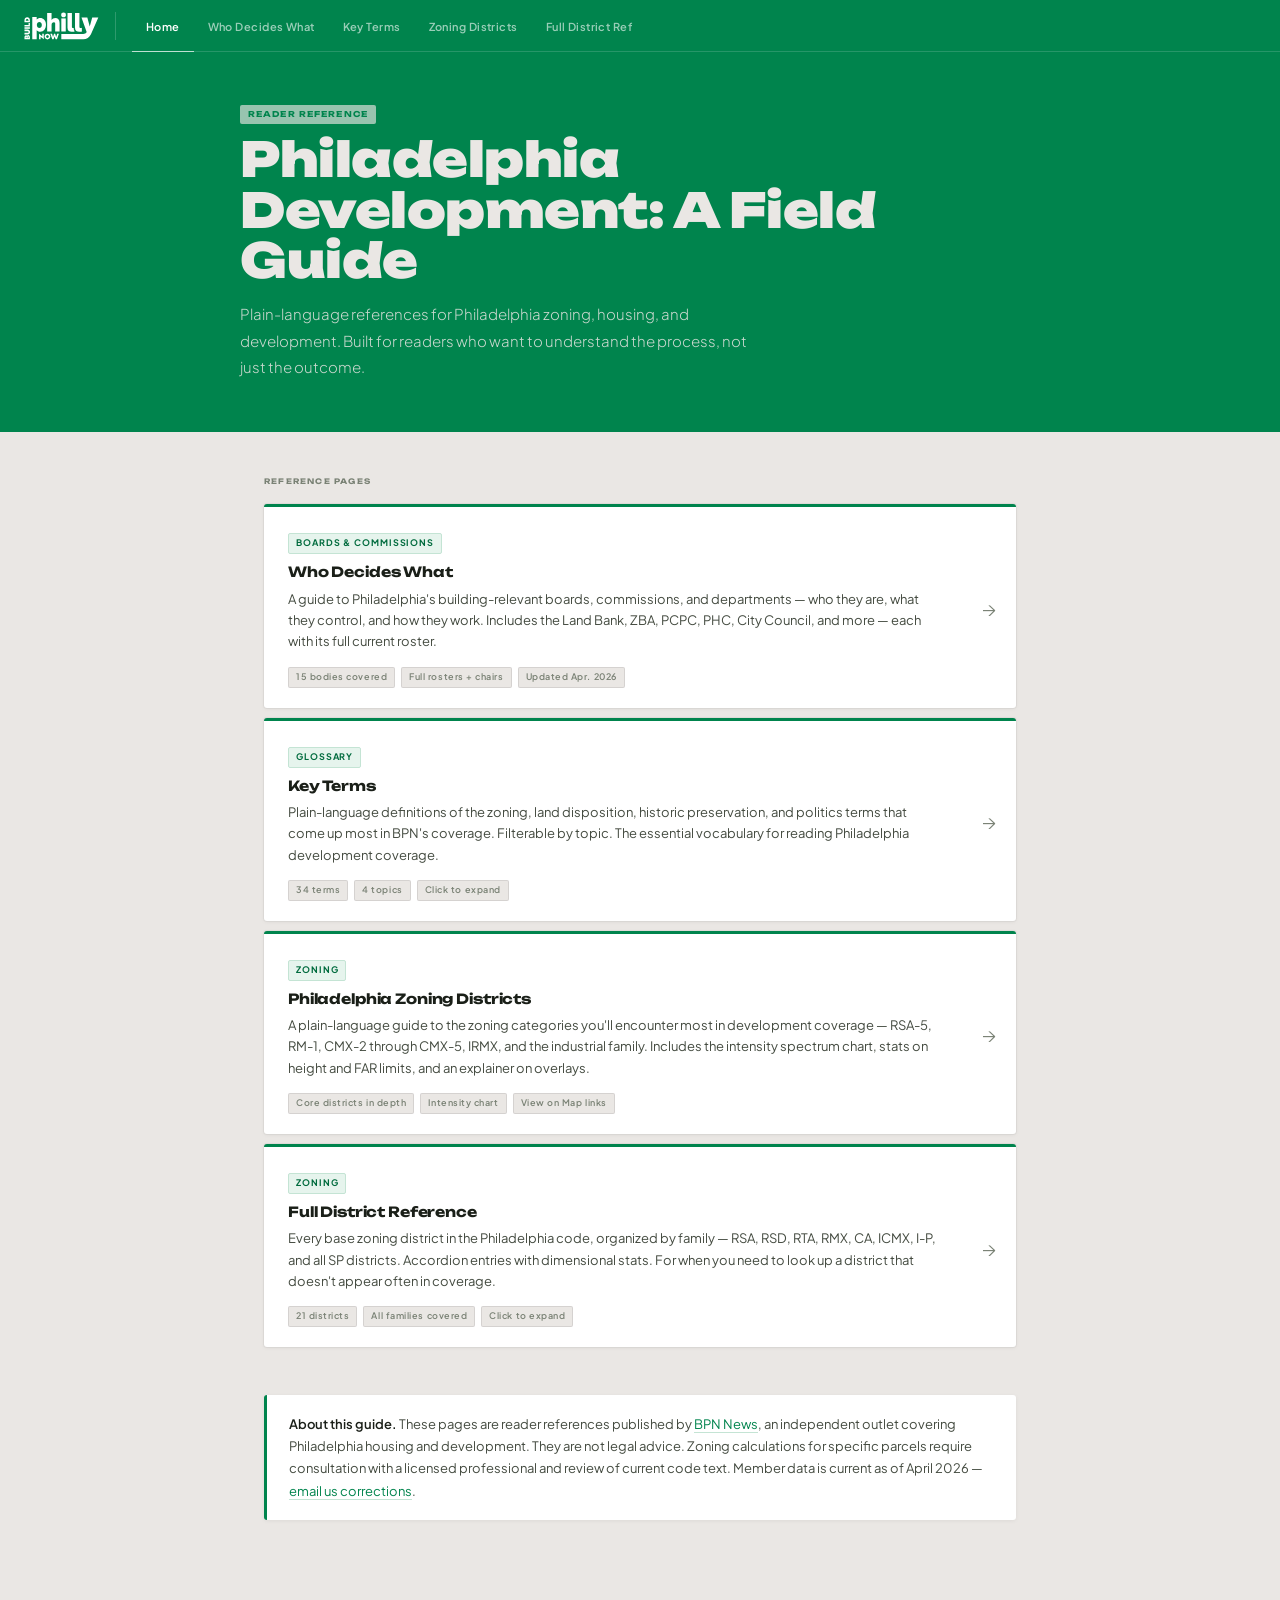
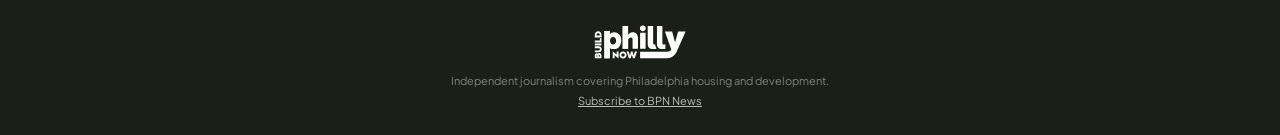
==== commit 24a44559: "Unify navigation across all 5 pages Before: 3 inconsistent nav patterns — index had a top-bar, board" ====
--- a/index.html
+++ b/index.html
@@ -1666,9 +1666,9 @@
   <nav class="top-bar-nav">
     <a class="top-nav-link active" href="index.html">Home</a>
     <a class="top-nav-link" href="who-decides-what.html">Who Decides What</a>
+    <a class="top-nav-link" href="glossary.html">Key Terms</a>
     <a class="top-nav-link" href="philly-zoning-districts.html">Zoning Districts</a>
     <a class="top-nav-link" href="philly-zoning-districts-other.html">Full District Ref</a>
-    <a class="top-nav-link" href="glossary.html">Key Terms</a>
   </nav>
 </div>
 
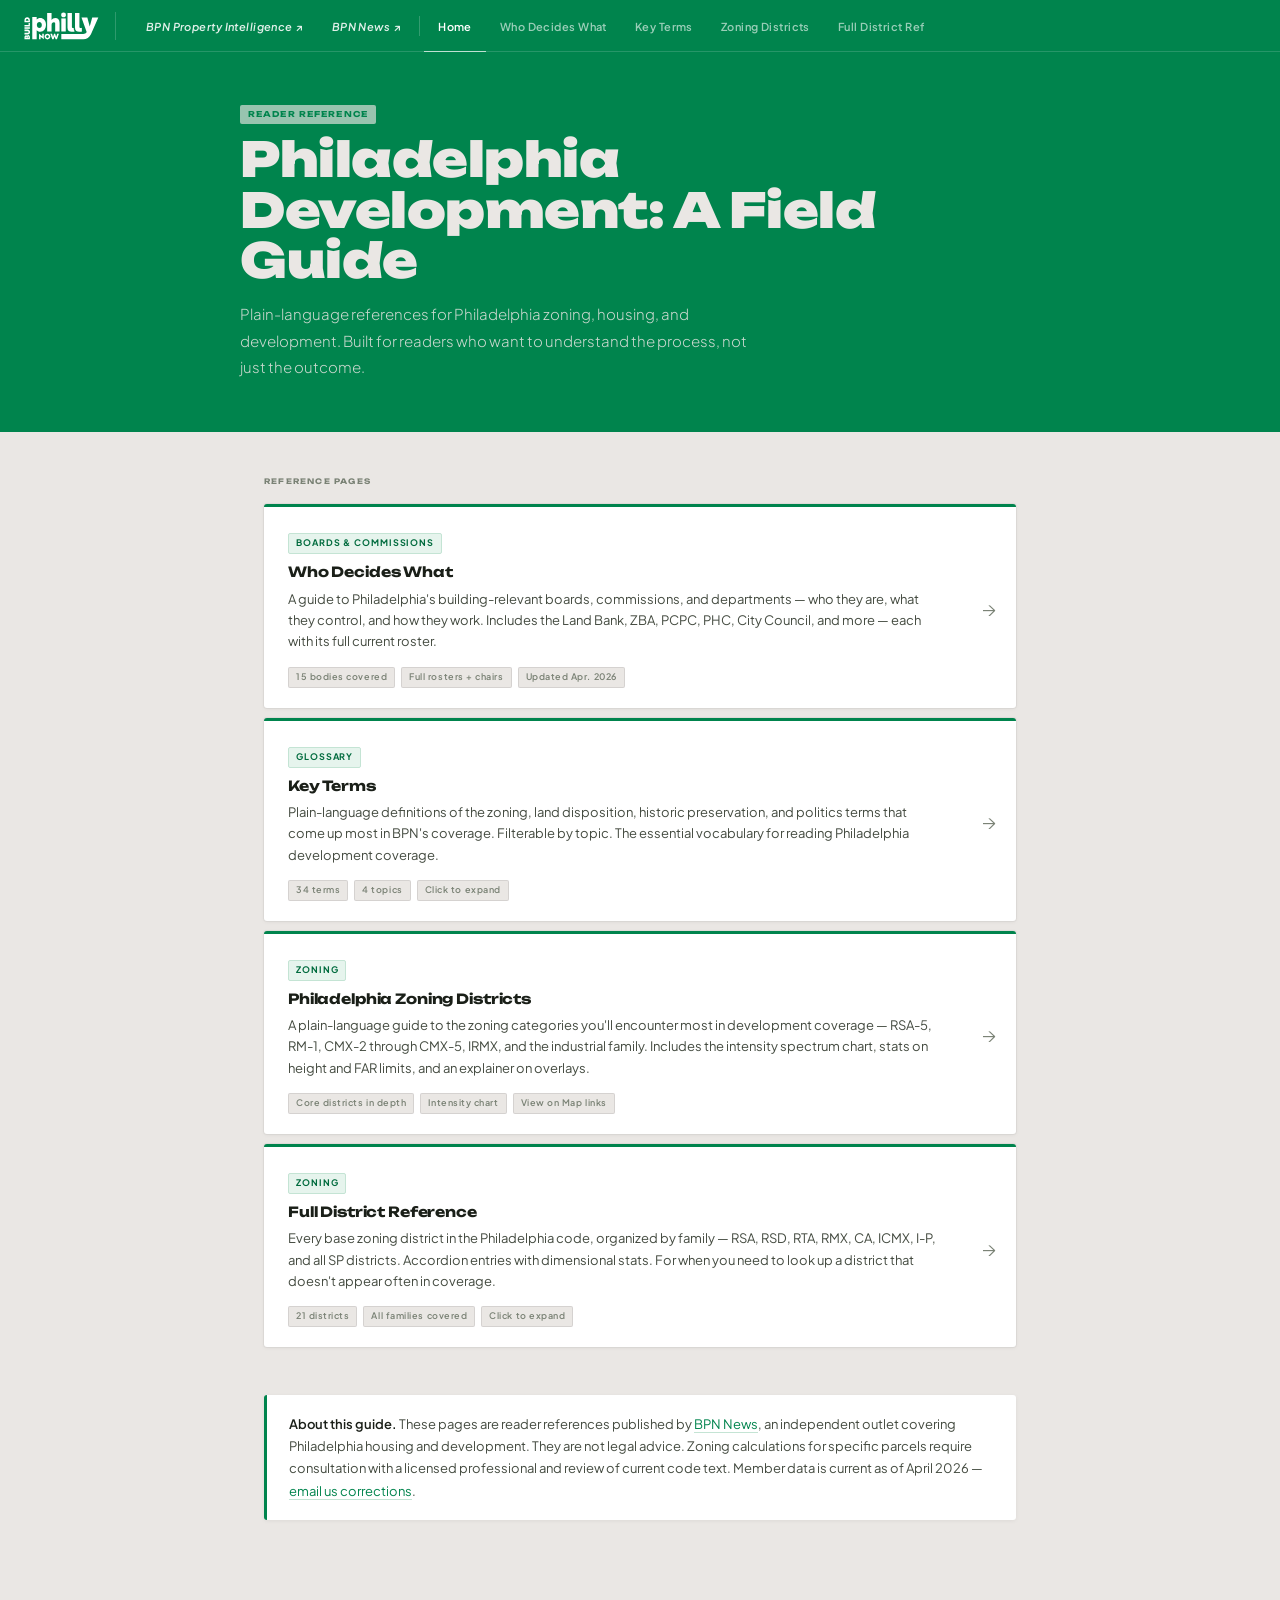
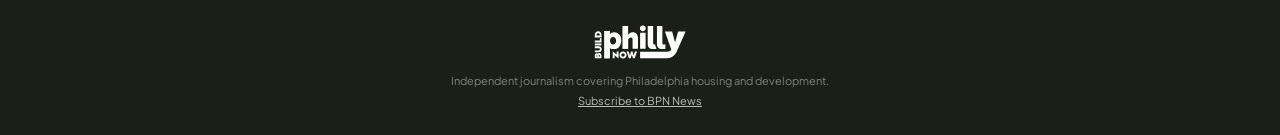
==== commit d8a16562: "Fix top-bar render + add external nav links + remove BPN Guide eyebrow - Fix: who-decides-what and g" ====
--- a/index.html
+++ b/index.html
@@ -1489,6 +1489,18 @@
 
   .top-nav-link:hover { color: rgba(255,255,255,0.88); }
   .top-nav-link.active { color: #fff; border-bottom-color: rgba(255,255,255,0.7); }
+  .top-nav-external {
+    color: rgba(255,255,255,0.88);
+    font-style: italic;
+  }
+  .top-nav-external:hover { color: #fff; }
+  .top-nav-sep {
+    width: 1px;
+    height: 20px;
+    background: rgba(255,255,255,0.2);
+    margin: 0 4px;
+    align-self: center;
+  }
 
   /* Existing headers sit below top bar — remove their sticky/fixed position */
   .filter-wrap {
@@ -1664,6 +1676,9 @@
     <svg xmlns="http://www.w3.org/2000/svg" viewBox="0 0 909.2 340.3" style="height:28px;width:auto;display:block;flex-shrink:0"><defs><style>.bl{fill:#fff}</style></defs><polygon class="bl" points="221.8 295.2 184 264.6 183 264.6 183 331.6 201.8 331.6 201.8 302 239.8 332.6 240.6 332.6 240.6 265.5 221.8 265.5 221.8 295.2"/><path class="bl" d="M285,264.1c-20.8,0-35.3,15.5-35.3,34.5s14.5,34.5,35.3,34.5,35.4-15.3,35.4-34.5-14.5-34.5-35.4-34.5ZM285,315.5c-9.6,0-16-8-16-16.9s6.3-16.9,16-16.9,16,8.2,16,16.9-6.2,16.9-16,16.9Z"/><polygon class="bl" points="391.3 305.3 391.2 305.3 379 265.5 364.9 265.5 352.8 305.3 352.7 305.3 341.4 265.5 319.9 265.5 343.3 331.6 359.9 331.6 371.9 296.5 384.1 331.6 400.7 331.6 424 265.5 402.5 265.5 391.3 305.3"/><path class="bl" d="M52,279.3c-7.8,0-13.3,5.6-14.8,10.9-1.7-4.3-5.6-8.5-12.4-8.5-13.4,0-19,12.3-19,27.3v22.5h66.2v-24c0-16.5-5.9-28.2-19.9-28.2ZM32.3,313.2h-11.3v-5.3c0-3.7,1.4-6.9,5.7-6.9s5.6,3.2,5.6,6.9v5.3ZM56.6,313.2h-12.2v-6.7c0-3.7,1.5-7.4,6.2-7.4s6.1,3.7,6.1,7.4v6.7Z"/><path class="bl" d="M46.9,213.3H5.7v19.3h39c7,0,10.9,3.4,10.9,10.5s-4,10.5-10.9,10.5H5.7v19.2h41.2c15.7,0,26.4-10.9,26.4-29.7s-10.7-29.8-26.4-29.8Z"/><rect class="bl" x="5.7" y="185.1" width="66.2" height="19.2"/><polygon class="bl" points="71.9 134.2 55.7 134.2 55.7 156.8 5.7 156.8 5.7 176.1 71.9 176.1 71.9 134.2"/><path class="bl" d="M71.9,102.6c0-23.7-14.1-38.1-33.1-38.1S5.7,78.8,5.7,102.6v23.2h66.2v-23.2ZM55.7,106.5H21.9v-3.7c0-12.8,8.2-19,16.9-19s16.9,6.2,16.9,19v3.7Z"/><path class="bl" d="M197.1,73.8c-17.8,0-34.4,7.8-43,18.8v-30.9h-53.5v270h53.5v-109.9c7.9,10.6,23.7,19.2,44.2,19.2,42.3,0,68.9-36.9,68.9-87.7s-31.9-79.4-70.1-79.4ZM186.5,194.4c-15.9,0-30.4-14.4-30.4-37s14.4-37,30.4-37,30.4,15.9,30.4,37-13.2,37-30.4,37Z"/><path class="bl" d="M380,73.8c-19.6,0-36,11.8-45.1,23.3V11.8h-53.5v224.9h53.8v-79.7c0-18,10.8-31,27.7-31s16.2,9,16.2,20.8v89.9h53.5v-102.2c0-40.9-20.5-60.8-52.6-60.8Z"/><rect class="bl" x="453.7" y="78" width="53.8" height="158.7"/><path class="bl" d="M480.8,63c17.4,0,28.6-10.8,28.6-28s-11.1-27.7-28.6-27.7-28.9,10.5-28.9,27.7,11.1,28,28.9,28Z"/><path class="bl" d="M579.4,240.9c15.9,0,28-2.7,32.8-4.8,1.3-.6,3.4-1.4,5.5-2.3-8.2-7.9-13.3-19.9-13.3-36.9v-2.3c-2.6.7-5.5,1.2-8.2,1.2-7.5,0-13.8-3.6-13.8-16.5V11.8h-53.5v179.5c0,36.4,23.2,49.6,50.5,49.6Z"/><path class="bl" d="M670.5,241c15.9,0,28-2.7,32.8-4.8v-44.2c-3.3,1.5-9.9,3.9-15.9,3.9s-13.8-3.6-13.8-16.5V11.8h-53.5v179.5c0,36.4,23.2,49.6,50.5,49.6Z"/><path class="bl" d="M829.3,66l-30.1,110.3-29.5-110.3h-71.1l63.1,177.7-1.4,3.3c-7,16-22.8,19.1-40.3,19.1h-266.4v65.6h266.4c40.6,0,77.4-24,93.8-61.2l89.6-204.5h-74.2Z"/></svg>
   </a>
   <nav class="top-bar-nav">
+    <a class="top-nav-link top-nav-external" href="https://map.buildphillynow.org/" target="_blank" rel="noopener">BPN Property Intelligence ↗</a>
+    <a class="top-nav-link top-nav-external" href="https://buildphillynow.substack.com/" target="_blank" rel="noopener">BPN News ↗</a>
+    <div class="top-nav-sep"></div>
     <a class="top-nav-link active" href="index.html">Home</a>
     <a class="top-nav-link" href="who-decides-what.html">Who Decides What</a>
     <a class="top-nav-link" href="glossary.html">Key Terms</a>
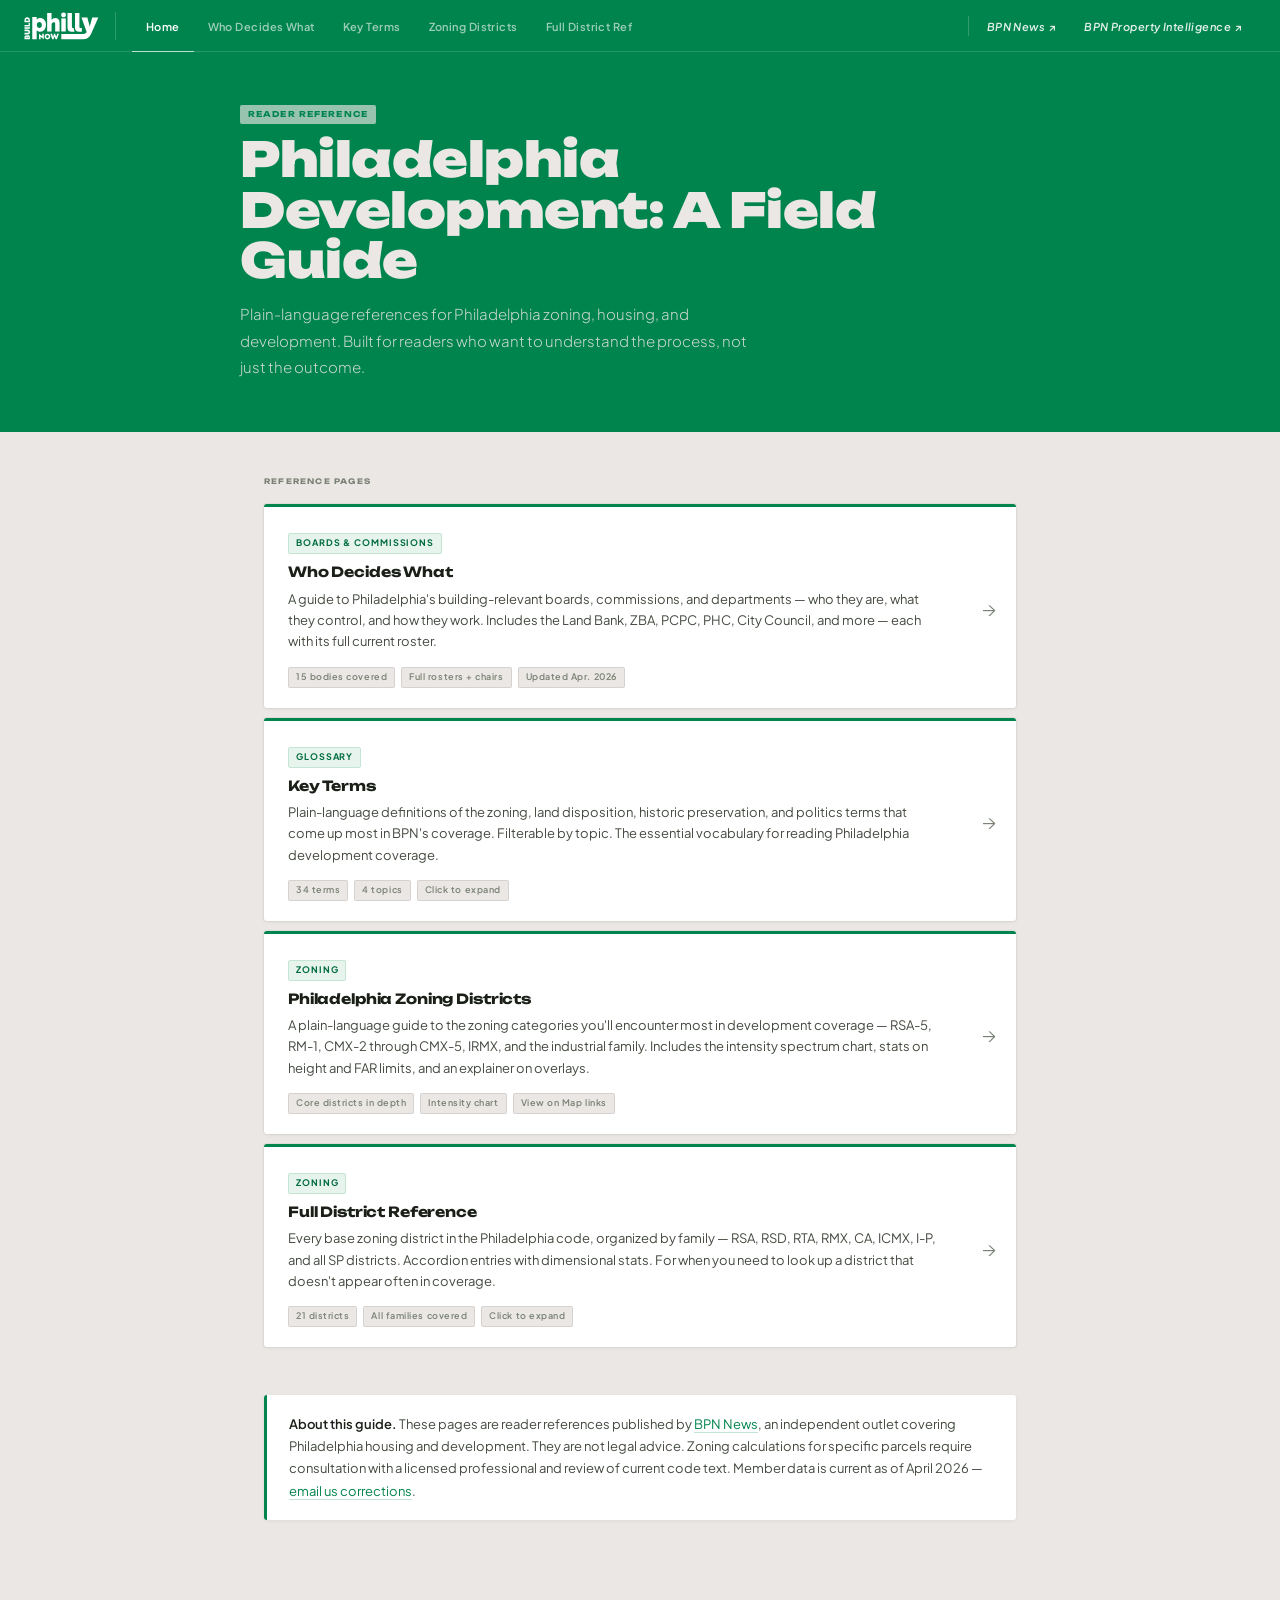
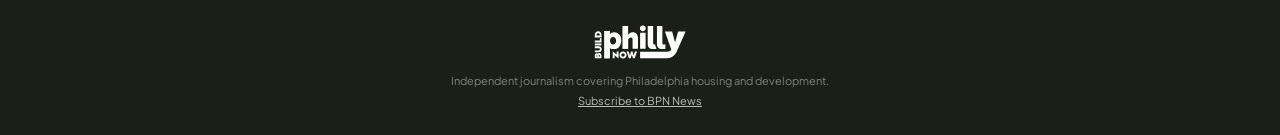
==== commit d8c05e0f: "Move external nav links to right side; reorder BPN News before Property Intelligence" ====
--- a/index.html
+++ b/index.html
@@ -1501,6 +1501,7 @@
     margin: 0 4px;
     align-self: center;
   }
+  .top-nav-sep-push { margin-left: auto; }
 
   /* Existing headers sit below top bar — remove their sticky/fixed position */
   .filter-wrap {
@@ -1676,14 +1677,14 @@
     <svg xmlns="http://www.w3.org/2000/svg" viewBox="0 0 909.2 340.3" style="height:28px;width:auto;display:block;flex-shrink:0"><defs><style>.bl{fill:#fff}</style></defs><polygon class="bl" points="221.8 295.2 184 264.6 183 264.6 183 331.6 201.8 331.6 201.8 302 239.8 332.6 240.6 332.6 240.6 265.5 221.8 265.5 221.8 295.2"/><path class="bl" d="M285,264.1c-20.8,0-35.3,15.5-35.3,34.5s14.5,34.5,35.3,34.5,35.4-15.3,35.4-34.5-14.5-34.5-35.4-34.5ZM285,315.5c-9.6,0-16-8-16-16.9s6.3-16.9,16-16.9,16,8.2,16,16.9-6.2,16.9-16,16.9Z"/><polygon class="bl" points="391.3 305.3 391.2 305.3 379 265.5 364.9 265.5 352.8 305.3 352.7 305.3 341.4 265.5 319.9 265.5 343.3 331.6 359.9 331.6 371.9 296.5 384.1 331.6 400.7 331.6 424 265.5 402.5 265.5 391.3 305.3"/><path class="bl" d="M52,279.3c-7.8,0-13.3,5.6-14.8,10.9-1.7-4.3-5.6-8.5-12.4-8.5-13.4,0-19,12.3-19,27.3v22.5h66.2v-24c0-16.5-5.9-28.2-19.9-28.2ZM32.3,313.2h-11.3v-5.3c0-3.7,1.4-6.9,5.7-6.9s5.6,3.2,5.6,6.9v5.3ZM56.6,313.2h-12.2v-6.7c0-3.7,1.5-7.4,6.2-7.4s6.1,3.7,6.1,7.4v6.7Z"/><path class="bl" d="M46.9,213.3H5.7v19.3h39c7,0,10.9,3.4,10.9,10.5s-4,10.5-10.9,10.5H5.7v19.2h41.2c15.7,0,26.4-10.9,26.4-29.7s-10.7-29.8-26.4-29.8Z"/><rect class="bl" x="5.7" y="185.1" width="66.2" height="19.2"/><polygon class="bl" points="71.9 134.2 55.7 134.2 55.7 156.8 5.7 156.8 5.7 176.1 71.9 176.1 71.9 134.2"/><path class="bl" d="M71.9,102.6c0-23.7-14.1-38.1-33.1-38.1S5.7,78.8,5.7,102.6v23.2h66.2v-23.2ZM55.7,106.5H21.9v-3.7c0-12.8,8.2-19,16.9-19s16.9,6.2,16.9,19v3.7Z"/><path class="bl" d="M197.1,73.8c-17.8,0-34.4,7.8-43,18.8v-30.9h-53.5v270h53.5v-109.9c7.9,10.6,23.7,19.2,44.2,19.2,42.3,0,68.9-36.9,68.9-87.7s-31.9-79.4-70.1-79.4ZM186.5,194.4c-15.9,0-30.4-14.4-30.4-37s14.4-37,30.4-37,30.4,15.9,30.4,37-13.2,37-30.4,37Z"/><path class="bl" d="M380,73.8c-19.6,0-36,11.8-45.1,23.3V11.8h-53.5v224.9h53.8v-79.7c0-18,10.8-31,27.7-31s16.2,9,16.2,20.8v89.9h53.5v-102.2c0-40.9-20.5-60.8-52.6-60.8Z"/><rect class="bl" x="453.7" y="78" width="53.8" height="158.7"/><path class="bl" d="M480.8,63c17.4,0,28.6-10.8,28.6-28s-11.1-27.7-28.6-27.7-28.9,10.5-28.9,27.7,11.1,28,28.9,28Z"/><path class="bl" d="M579.4,240.9c15.9,0,28-2.7,32.8-4.8,1.3-.6,3.4-1.4,5.5-2.3-8.2-7.9-13.3-19.9-13.3-36.9v-2.3c-2.6.7-5.5,1.2-8.2,1.2-7.5,0-13.8-3.6-13.8-16.5V11.8h-53.5v179.5c0,36.4,23.2,49.6,50.5,49.6Z"/><path class="bl" d="M670.5,241c15.9,0,28-2.7,32.8-4.8v-44.2c-3.3,1.5-9.9,3.9-15.9,3.9s-13.8-3.6-13.8-16.5V11.8h-53.5v179.5c0,36.4,23.2,49.6,50.5,49.6Z"/><path class="bl" d="M829.3,66l-30.1,110.3-29.5-110.3h-71.1l63.1,177.7-1.4,3.3c-7,16-22.8,19.1-40.3,19.1h-266.4v65.6h266.4c40.6,0,77.4-24,93.8-61.2l89.6-204.5h-74.2Z"/></svg>
   </a>
   <nav class="top-bar-nav">
-    <a class="top-nav-link top-nav-external" href="https://map.buildphillynow.org/" target="_blank" rel="noopener">BPN Property Intelligence ↗</a>
-    <a class="top-nav-link top-nav-external" href="https://buildphillynow.substack.com/" target="_blank" rel="noopener">BPN News ↗</a>
-    <div class="top-nav-sep"></div>
     <a class="top-nav-link active" href="index.html">Home</a>
     <a class="top-nav-link" href="who-decides-what.html">Who Decides What</a>
     <a class="top-nav-link" href="glossary.html">Key Terms</a>
     <a class="top-nav-link" href="philly-zoning-districts.html">Zoning Districts</a>
     <a class="top-nav-link" href="philly-zoning-districts-other.html">Full District Ref</a>
+    <div class="top-nav-sep top-nav-sep-push"></div>
+    <a class="top-nav-link top-nav-external" href="https://buildphillynow.substack.com/" target="_blank" rel="noopener">BPN News ↗</a>
+    <a class="top-nav-link top-nav-external" href="https://map.buildphillynow.org/" target="_blank" rel="noopener">BPN Property Intelligence ↗</a>
   </nav>
 </div>
 
